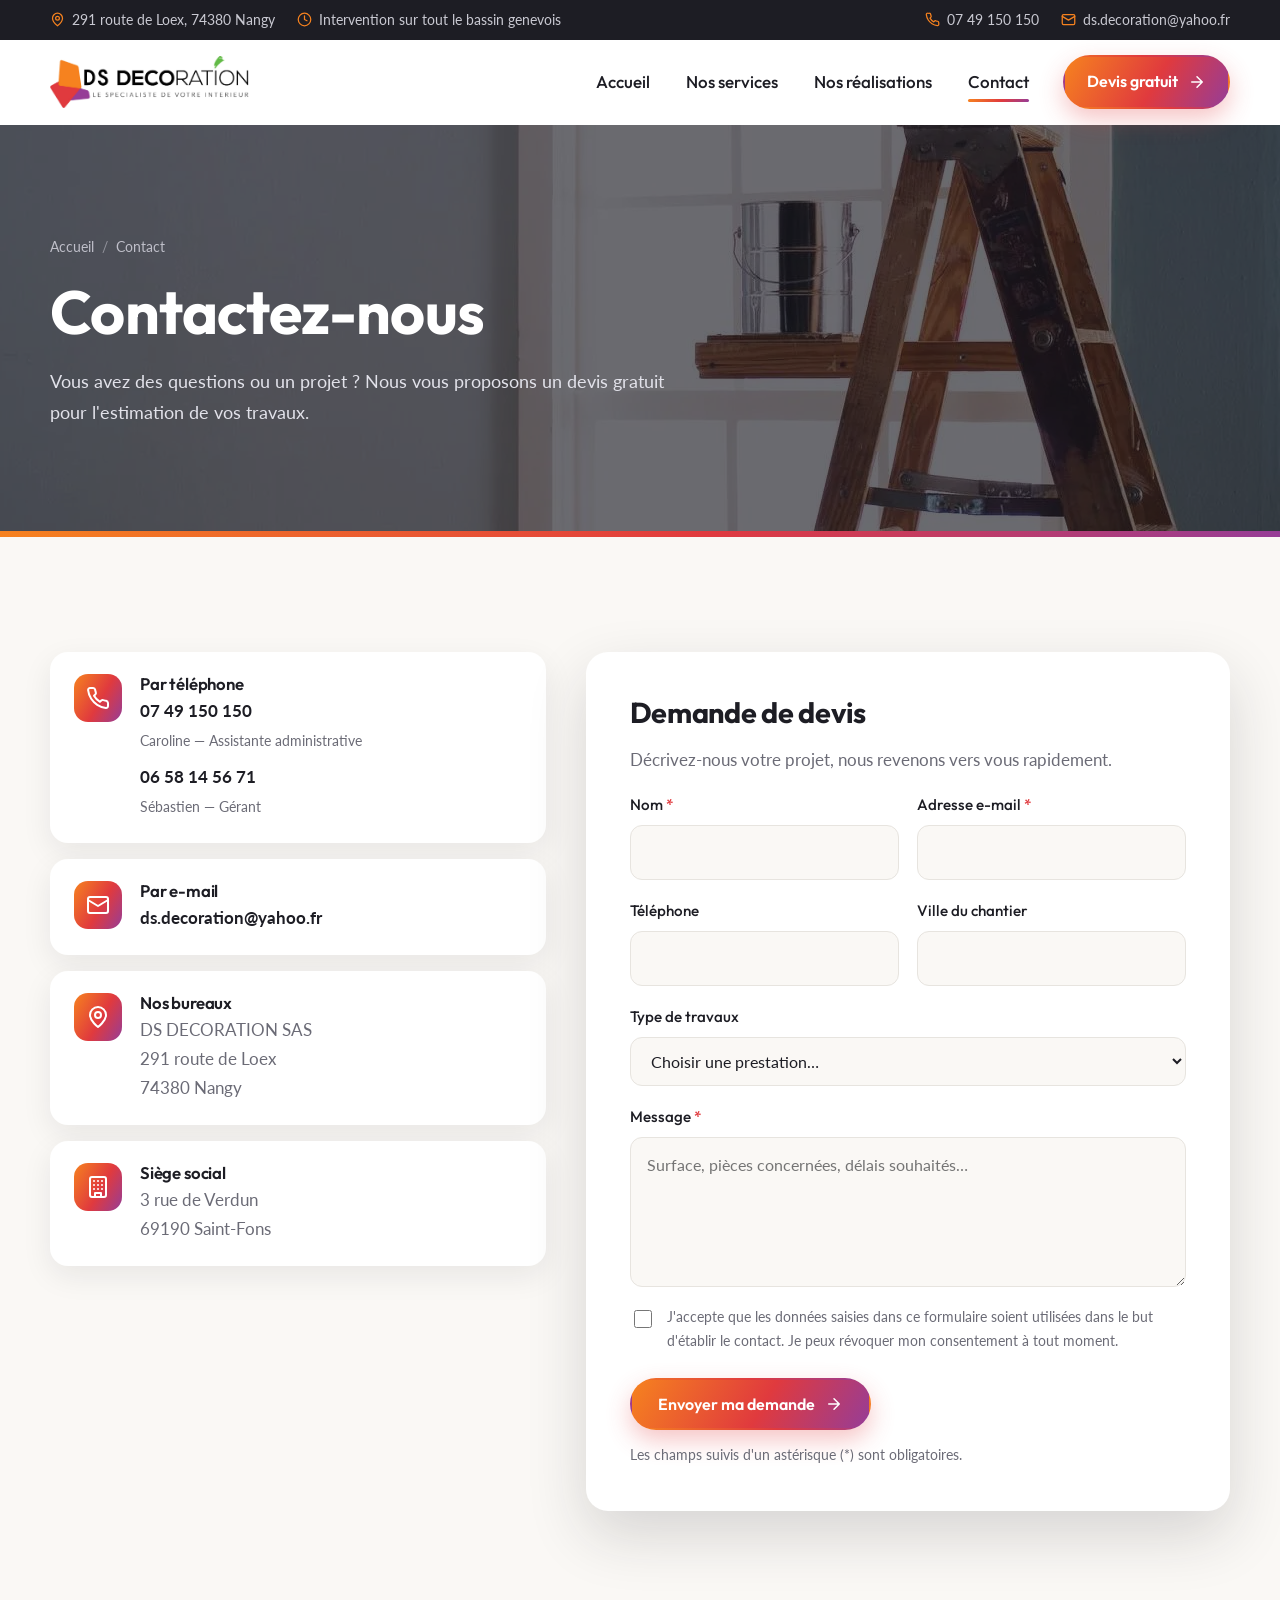
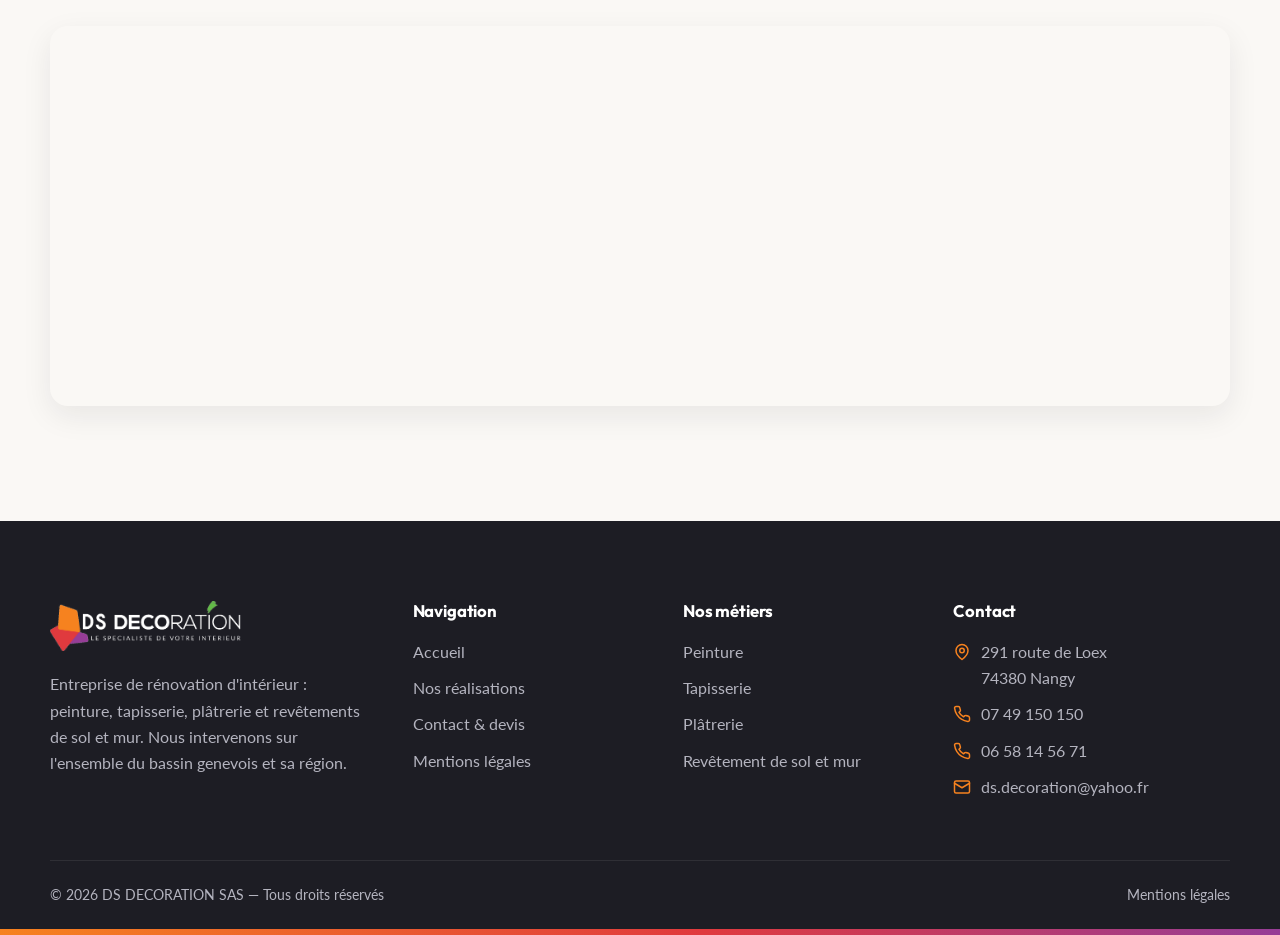
==== contact/index.html @ cfab2d7b "Refonte du site DS DECORATION Site statique (HTML/CSS/JS) reconstruit à partir du contenu, du logo e" ====
<!DOCTYPE html>
<html lang="fr">
<head>
  <meta charset="utf-8">
  <meta name="viewport" content="width=device-width, initial-scale=1">
  <title>Contact & devis gratuit — DS DECORATION | Nangy (74)</title>
  <meta name="description" content="Contactez DS DECORATION SAS, 291 route de Loex à Nangy (74380). Tél. 07 49 150 150. Devis gratuit pour vos travaux de peinture, tapisserie, plâtrerie et revêtements.">
  <link rel="canonical" href="https://www.dsdecoration.com/contact/">
  <meta name="theme-color" content="#1d1d24">
  <meta property="og:type" content="website">
  <meta property="og:locale" content="fr_FR">
  <meta property="og:site_name" content="DS DECORATION">
  <meta property="og:title" content="Contact & devis gratuit — DS DECORATION | Nangy (74)">
  <meta property="og:description" content="Contactez DS DECORATION SAS, 291 route de Loex à Nangy (74380). Tél. 07 49 150 150. Devis gratuit pour vos travaux de peinture, tapisserie, plâtrerie et revêtements.">
  <meta property="og:url" content="https://www.dsdecoration.com/contact/">
  <meta property="og:image" content="https://www.dsdecoration.com/assets/img/hero-renovation.jpg">
  <link rel="icon" type="image/png" href="../favicon.png">
  <link rel="apple-touch-icon" href="../assets/img/apple-touch-icon.png">
  <link rel="preconnect" href="https://fonts.googleapis.com">
  <link rel="preconnect" href="https://fonts.gstatic.com" crossorigin>
  <link rel="stylesheet" href="https://fonts.googleapis.com/css2?family=Lato:wght@400;700&family=Outfit:wght@500;600;700&display=swap">
  <link rel="stylesheet" href="../assets/css/style.css">
  <script type="application/ld+json">
  {
    "@context": "https://schema.org",
    "@type": "HousePainter",
    "name": "DS DECORATION SAS",
    "slogan": "Le spécialiste de votre intérieur",
    "url": "https://www.dsdecoration.com/",
    "logo": "https://www.dsdecoration.com/assets/img/logo.png",
    "image": "https://www.dsdecoration.com/assets/img/hero-renovation.jpg",
    "telephone": "+33749150150",
    "email": "ds.decoration@yahoo.fr",
    "address": {
      "@type": "PostalAddress",
      "streetAddress": "291 route de Loex",
      "postalCode": "74380",
      "addressLocality": "Nangy",
      "addressCountry": "FR"
    },
    "areaServed": ["Bassin genevois", "Haute-Savoie", "Genève"],
    "founder": "Sébastien De Ana"
  }
  </script>
</head>
<body>
  <a class="skip-link" href="#contenu">Aller au contenu</a>

  <div class="topbar">
    <div class="container">
      <div class="topbar__items">
        <span class="topbar__hide-md"><svg viewBox="0 0 24 24" fill="none" stroke="currentColor" stroke-width="2" stroke-linecap="round" stroke-linejoin="round" aria-hidden="true"><path d="M20 10c0 6-8 12-8 12s-8-6-8-12a8 8 0 0 1 16 0z"/><circle cx="12" cy="10" r="3"/></svg> 291 route de Loex, 74380 Nangy</span>
        <span><svg viewBox="0 0 24 24" fill="none" stroke="currentColor" stroke-width="2" stroke-linecap="round" stroke-linejoin="round" aria-hidden="true"><circle cx="12" cy="12" r="10"/><path d="M12 6v6l4 2"/></svg> Intervention sur tout le bassin genevois</span>
      </div>
      <div class="topbar__items">
        <a href="tel:+33749150150"><svg viewBox="0 0 24 24" fill="none" stroke="currentColor" stroke-width="2" stroke-linecap="round" stroke-linejoin="round" aria-hidden="true"><path d="M22 16.9v3a2 2 0 0 1-2.2 2 19.8 19.8 0 0 1-8.6-3.1 19.5 19.5 0 0 1-6-6A19.8 19.8 0 0 1 2.1 4.2 2 2 0 0 1 4.1 2h3a2 2 0 0 1 2 1.7c.1.9.4 1.8.7 2.7a2 2 0 0 1-.5 2.1L8 9.8a16 16 0 0 0 6 6l1.3-1.3a2 2 0 0 1 2.1-.4c.9.3 1.8.6 2.7.7a2 2 0 0 1 1.7 2z"/></svg> 07 49 150 150</a>
        <a href="mailto:ds.decoration@yahoo.fr" class="topbar__hide-md"><svg viewBox="0 0 24 24" fill="none" stroke="currentColor" stroke-width="2" stroke-linecap="round" stroke-linejoin="round" aria-hidden="true"><rect x="2" y="4" width="20" height="16" rx="2"/><path d="m22 7-10 6L2 7"/></svg> ds.decoration@yahoo.fr</a>
      </div>
    </div>
  </div>

  <header class="header">
    <div class="container">
      <a class="header__logo" href="../" aria-label="DS DECORATION — accueil">
        <img src="../assets/img/logo.png" alt="DS DECORATION — Le spécialiste de votre intérieur" width="927" height="243">
      </a>
      <button class="nav-toggle" aria-label="Ouvrir le menu" aria-expanded="false" aria-controls="menu"><span></span></button>
      <nav class="nav" id="menu" aria-label="Navigation principale">
        <ul class="nav__list">
          <li><a href="../">Accueil</a></li>
          <li><a href="../#services">Nos services</a></li>
          <li><a href="../nos-realisations/">Nos réalisations</a></li>
          <li><a href="../contact/" aria-current="page">Contact</a></li>
        </ul>
        <a class="btn btn--primary" href="../contact/#devis">Devis gratuit <svg viewBox="0 0 24 24" fill="none" stroke="currentColor" stroke-width="2" stroke-linecap="round" stroke-linejoin="round" aria-hidden="true"><path d="M5 12h14M12 5l7 7-7 7"/></svg></a>
      </nav>
    </div>
  </header>

  <main id="contenu">
    <section class="page-hero">
      <div class="page-hero__bg"><img src="../assets/img/atelier-echelle.webp" alt=""></div>
      <div class="container">
        <ol class="breadcrumb"><li><a href="../">Accueil</a></li><li>Contact</li></ol>
        <h1>Contactez-nous</h1>
        <p class="lead">Vous avez des questions ou un projet ? Nous vous proposons un devis gratuit pour l'estimation de vos travaux.</p>
      </div>
    </section>

    <section class="section section--paper" id="devis">
      <div class="container contact">
        <div class="contact-cards">
          <div class="contact-card reveal">
            <svg viewBox="0 0 24 24" fill="none" stroke="currentColor" stroke-width="2" stroke-linecap="round" stroke-linejoin="round" aria-hidden="true"><path d="M22 16.9v3a2 2 0 0 1-2.2 2 19.8 19.8 0 0 1-8.6-3.1 19.5 19.5 0 0 1-6-6A19.8 19.8 0 0 1 2.1 4.2 2 2 0 0 1 4.1 2h3a2 2 0 0 1 2 1.7c.1.9.4 1.8.7 2.7a2 2 0 0 1-.5 2.1L8 9.8a16 16 0 0 0 6 6l1.3-1.3a2 2 0 0 1 2.1-.4c.9.3 1.8.6 2.7.7a2 2 0 0 1 1.7 2z"/></svg>
            <div>
              <h3>Par téléphone</h3>
              <p><a href="tel:+33749150150">07 49 150 150</a><br><small>Caroline — Assistante administrative</small></p>
              <p style="margin-top:8px"><a href="tel:+33658145671">06 58 14 56 71</a><br><small>Sébastien — Gérant</small></p>
            </div>
          </div>
          <div class="contact-card reveal" data-delay="1">
            <svg viewBox="0 0 24 24" fill="none" stroke="currentColor" stroke-width="2" stroke-linecap="round" stroke-linejoin="round" aria-hidden="true"><rect x="2" y="4" width="20" height="16" rx="2"/><path d="m22 7-10 6L2 7"/></svg>
            <div>
              <h3>Par e-mail</h3>
              <p><a href="mailto:ds.decoration@yahoo.fr">ds.decoration@yahoo.fr</a></p>
            </div>
          </div>
          <div class="contact-card reveal" data-delay="2">
            <svg viewBox="0 0 24 24" fill="none" stroke="currentColor" stroke-width="2" stroke-linecap="round" stroke-linejoin="round" aria-hidden="true"><path d="M20 10c0 6-8 12-8 12s-8-6-8-12a8 8 0 0 1 16 0z"/><circle cx="12" cy="10" r="3"/></svg>
            <div>
              <h3>Nos bureaux</h3>
              <p>DS DECORATION SAS<br>291 route de Loex<br>74380 Nangy</p>
            </div>
          </div>
          <div class="contact-card reveal" data-delay="3">
            <svg viewBox="0 0 24 24" fill="none" stroke="currentColor" stroke-width="2" stroke-linecap="round" stroke-linejoin="round" aria-hidden="true"><rect x="4" y="2" width="16" height="20" rx="2"/><path d="M9 22v-4h6v4M8 6h.01M16 6h.01M12 6h.01M12 10h.01M12 14h.01M16 10h.01M16 14h.01M8 10h.01M8 14h.01"/></svg>
            <div>
              <h3>Siège social</h3>
              <p>3 rue de Verdun<br>69190 Saint-Fons</p>
            </div>
          </div>
        </div>

        <form class="form reveal" id="contact-form" data-to="ds.decoration@yahoo.fr" novalidate>
          <h2 style="font-size:1.8rem">Demande de devis</h2>
          <p style="color:var(--muted)">Décrivez-nous votre projet, nous revenons vers vous rapidement.</p>
          <div class="form__grid">
            <div class="field">
              <label for="nom">Nom <abbr title="obligatoire">*</abbr></label>
              <input id="nom" name="nom" type="text" autocomplete="name" required>
            </div>
            <div class="field">
              <label for="email">Adresse e-mail <abbr title="obligatoire">*</abbr></label>
              <input id="email" name="email" type="email" autocomplete="email" required>
            </div>
            <div class="field">
              <label for="telephone">Téléphone</label>
              <input id="telephone" name="telephone" type="tel" autocomplete="tel">
            </div>
            <div class="field">
              <label for="ville">Ville du chantier</label>
              <input id="ville" name="ville" type="text" autocomplete="address-level2">
            </div>
            <div class="field field--full">
              <label for="prestation">Type de travaux</label>
              <select id="prestation" name="prestation">
                <option value="">Choisir une prestation…</option>
                <option>Peinture</option>
                <option>Tapisserie / papier peint</option>
                <option>Plâtrerie / cloisons / combles</option>
                <option>Revêtement de sol et mur</option>
                <option>Rénovation complète</option>
                <option>Rénovation après sinistre</option>
                <option>Autre</option>
              </select>
            </div>
            <div class="field field--full">
              <label for="message">Message <abbr title="obligatoire">*</abbr></label>
              <textarea id="message" name="message" required placeholder="Surface, pièces concernées, délais souhaités…"></textarea>
            </div>
            <input class="hp" type="text" name="website" tabindex="-1" autocomplete="off" aria-hidden="true">
            <label class="consent field--full">
              <input type="checkbox" name="consentement" required>
              <span>J'accepte que les données saisies dans ce formulaire soient utilisées dans le but d'établir le contact. Je peux révoquer mon consentement à tout moment.</span>
            </label>
          </div>
          <div style="margin-top:24px">
            <button class="btn btn--primary" type="submit">Envoyer ma demande <svg viewBox="0 0 24 24" fill="none" stroke="currentColor" stroke-width="2" stroke-linecap="round" stroke-linejoin="round" aria-hidden="true"><path d="M5 12h14M12 5l7 7-7 7"/></svg></button>
          </div>
          <p class="form__note">Les champs suivis d'un astérisque (*) sont obligatoires.</p>
          <p class="form__status" role="status">Votre messagerie s'ouvre avec votre demande pré-remplie : il ne reste plus qu'à cliquer sur « Envoyer ». Vous pouvez aussi nous écrire directement à ds.decoration@yahoo.fr.</p>
        </form>
      </div>
    </section>

    <section class="section" style="padding-top:0;background:var(--paper)">
      <div class="container">
        <div class="map reveal">
          <iframe title="Plan d'accès — DS DECORATION, Nangy" loading="lazy" referrerpolicy="no-referrer-when-downgrade"
            src="https://www.google.com/maps?q=291+route+de+Loex,+74380+Nangy,+France&amp;output=embed"></iframe>
        </div>
      </div>
    </section>
  </main>

  <footer class="footer">
    <div class="container">
      <div class="footer__grid">
        <div>
          <a class="footer__logo" href="../"><img src="../assets/img/logo-white.png" alt="DS DECORATION"  width="927" height="243"></a>
          <p>Entreprise de rénovation d'intérieur : peinture, tapisserie, plâtrerie et revêtements de sol et mur. Nous intervenons sur l'ensemble du bassin genevois et sa région.</p>
        </div>
        <div>
          <h4>Navigation</h4>
          <ul>
            <li><a href="../">Accueil</a></li>
            <li><a href="../nos-realisations/">Nos réalisations</a></li>
            <li><a href="../contact/">Contact &amp; devis</a></li>
            <li><a href="../mentions-legales/">Mentions légales</a></li>
          </ul>
        </div>
        <div>
          <h4>Nos métiers</h4>
          <ul>
            <li><a href="../#services">Peinture</a></li>
            <li><a href="../#services">Tapisserie</a></li>
            <li><a href="../#services">Plâtrerie</a></li>
            <li><a href="../#services">Revêtement de sol et mur</a></li>
          </ul>
        </div>
        <div>
          <h4>Contact</h4>
          <ul class="footer__contact">
            <li><svg viewBox="0 0 24 24" fill="none" stroke="currentColor" stroke-width="2" stroke-linecap="round" stroke-linejoin="round" aria-hidden="true"><path d="M20 10c0 6-8 12-8 12s-8-6-8-12a8 8 0 0 1 16 0z"/><circle cx="12" cy="10" r="3"/></svg> <span>291 route de Loex<br>74380 Nangy</span></li>
            <li><svg viewBox="0 0 24 24" fill="none" stroke="currentColor" stroke-width="2" stroke-linecap="round" stroke-linejoin="round" aria-hidden="true"><path d="M22 16.9v3a2 2 0 0 1-2.2 2 19.8 19.8 0 0 1-8.6-3.1 19.5 19.5 0 0 1-6-6A19.8 19.8 0 0 1 2.1 4.2 2 2 0 0 1 4.1 2h3a2 2 0 0 1 2 1.7c.1.9.4 1.8.7 2.7a2 2 0 0 1-.5 2.1L8 9.8a16 16 0 0 0 6 6l1.3-1.3a2 2 0 0 1 2.1-.4c.9.3 1.8.6 2.7.7a2 2 0 0 1 1.7 2z"/></svg> <a href="tel:+33749150150">07 49 150 150</a></li>
            <li><svg viewBox="0 0 24 24" fill="none" stroke="currentColor" stroke-width="2" stroke-linecap="round" stroke-linejoin="round" aria-hidden="true"><path d="M22 16.9v3a2 2 0 0 1-2.2 2 19.8 19.8 0 0 1-8.6-3.1 19.5 19.5 0 0 1-6-6A19.8 19.8 0 0 1 2.1 4.2 2 2 0 0 1 4.1 2h3a2 2 0 0 1 2 1.7c.1.9.4 1.8.7 2.7a2 2 0 0 1-.5 2.1L8 9.8a16 16 0 0 0 6 6l1.3-1.3a2 2 0 0 1 2.1-.4c.9.3 1.8.6 2.7.7a2 2 0 0 1 1.7 2z"/></svg> <a href="tel:+33658145671">06 58 14 56 71</a></li>
            <li><svg viewBox="0 0 24 24" fill="none" stroke="currentColor" stroke-width="2" stroke-linecap="round" stroke-linejoin="round" aria-hidden="true"><rect x="2" y="4" width="20" height="16" rx="2"/><path d="m22 7-10 6L2 7"/></svg> <a href="mailto:ds.decoration@yahoo.fr">ds.decoration@yahoo.fr</a></li>
          </ul>
        </div>
      </div>
      <div class="footer__bottom">
        <span>© <span data-year>2026</span> DS DECORATION SAS — Tous droits réservés</span>
        <a href="../mentions-legales/">Mentions légales</a>
      </div>
    </div>
    <div class="footer__stripe"></div>
  </footer>

  <a class="call-fab" href="tel:+33749150150" aria-label="Appeler DS DECORATION"><svg viewBox="0 0 24 24" fill="none" stroke="currentColor" stroke-width="2" stroke-linecap="round" stroke-linejoin="round" aria-hidden="true"><path d="M22 16.9v3a2 2 0 0 1-2.2 2 19.8 19.8 0 0 1-8.6-3.1 19.5 19.5 0 0 1-6-6A19.8 19.8 0 0 1 2.1 4.2 2 2 0 0 1 4.1 2h3a2 2 0 0 1 2 1.7c.1.9.4 1.8.7 2.7a2 2 0 0 1-.5 2.1L8 9.8a16 16 0 0 0 6 6l1.3-1.3a2 2 0 0 1 2.1-.4c.9.3 1.8.6 2.7.7a2 2 0 0 1 1.7 2z"/></svg></a>

  <script src="../assets/js/main.js" defer></script>
</body>
</html>
---- assets/css/style.css ----
/* DS DECORATION — feuille de style principale
   Palette reprise du logo : orange, rouge, violet, vert. */

:root {
  --orange: #f6821f;
  --red: #e03a3e;
  --purple: #963d97;
  --green: #62bb47;
  --ink: #1d1d24;
  --ink-2: #3c3c46;
  --muted: #6b6b76;
  --line: #e7e4df;
  --paper: #faf8f5;
  --white: #fff;
  --grad: linear-gradient(120deg, var(--orange) 0%, var(--red) 55%, var(--purple) 100%);
  --radius: 18px;
  --shadow: 0 10px 30px rgba(29, 29, 36, .08);
  --shadow-lg: 0 24px 60px rgba(29, 29, 36, .16);
  --container: 1180px;
  --font-title: "Outfit", system-ui, sans-serif;
  --font-body: "Lato", system-ui, sans-serif;
}

*, *::before, *::after { box-sizing: border-box; }
html { scroll-behavior: smooth; }
body {
  margin: 0;
  font-family: var(--font-body);
  font-size: 17px;
  line-height: 1.7;
  color: var(--ink-2);
  background: var(--white);
  -webkit-font-smoothing: antialiased;
}
img { max-width: 100%; display: block; }
a { color: inherit; }
h1, h2, h3, h4 {
  font-family: var(--font-title);
  color: var(--ink);
  line-height: 1.15;
  margin: 0 0 .6em;
  letter-spacing: -.01em;
}
h1 { font-size: clamp(2.2rem, 5vw, 3.8rem); font-weight: 700; }
h2 { font-size: clamp(1.8rem, 3.4vw, 2.6rem); font-weight: 700; }
h3 { font-size: 1.3rem; font-weight: 600; }
p { margin: 0 0 1em; }

.container { width: min(100% - 40px, var(--container)); margin-inline: auto; }
.section { padding: clamp(64px, 9vw, 120px) 0; }
.section--paper { background: var(--paper); }
.section--dark { background: var(--ink); color: #d7d7de; }
.section--dark h2, .section--dark h3 { color: var(--white); }

.skip-link {
  position: absolute; left: -999px; top: 10px; z-index: 100;
  background: var(--ink); color: var(--white); padding: 10px 16px; border-radius: 8px;
}
.skip-link:focus { left: 10px; }

.eyebrow {
  display: inline-flex; align-items: center; gap: 10px;
  font-family: var(--font-title); font-weight: 600; font-size: .85rem;
  text-transform: uppercase; letter-spacing: .14em; color: var(--red);
  margin-bottom: 14px;
}
.eyebrow::before { content: ""; width: 28px; height: 3px; border-radius: 3px; background: var(--grad); }
.text-grad { background: var(--grad); -webkit-background-clip: text; background-clip: text; color: transparent; }
.lead { font-size: 1.15rem; color: var(--muted); max-width: 640px; }
.center { text-align: center; }
.center .lead { margin-inline: auto; }

/* Boutons */
.btn {
  display: inline-flex; align-items: center; gap: 10px;
  padding: 14px 26px; border-radius: 999px; border: 2px solid transparent;
  font-family: var(--font-title); font-weight: 600; font-size: 1rem;
  text-decoration: none; cursor: pointer; transition: transform .2s, box-shadow .2s, background .2s, color .2s;
}
.btn svg { width: 18px; height: 18px; }
.btn--primary { background: var(--grad); color: var(--white); box-shadow: 0 10px 24px rgba(224, 58, 62, .3); }
.btn--primary:hover { transform: translateY(-2px); box-shadow: 0 14px 30px rgba(224, 58, 62, .38); }
.btn--ghost { border-color: rgba(255, 255, 255, .6); color: var(--white); }
.btn--ghost:hover { background: var(--white); color: var(--ink); }
.btn--outline { border-color: var(--ink); color: var(--ink); }
.btn--outline:hover { background: var(--ink); color: var(--white); }

/* En-tête */
.topbar { background: var(--ink); color: #c9c9d2; font-size: .9rem; }
.topbar .container { display: flex; justify-content: space-between; align-items: center; gap: 16px; min-height: 40px; }
.topbar a { text-decoration: none; }
.topbar a:hover { color: var(--white); }
.topbar__items { display: flex; gap: 22px; flex-wrap: wrap; }
.topbar__items span, .topbar__items a { display: inline-flex; align-items: center; gap: 7px; }
.topbar svg { width: 15px; height: 15px; color: var(--orange); }

.header {
  position: sticky; top: 0; z-index: 50;
  background: rgba(255, 255, 255, .92); backdrop-filter: blur(12px);
  border-bottom: 1px solid transparent; transition: border-color .3s, box-shadow .3s;
}
.header.is-scrolled { border-color: var(--line); box-shadow: 0 6px 24px rgba(29, 29, 36, .06); }
.header .container { display: flex; align-items: center; justify-content: space-between; gap: 24px; min-height: 84px; }
.header__logo img { height: 52px; width: auto; }
.nav { display: flex; align-items: center; gap: 6px; }
.nav__list { display: flex; gap: 4px; list-style: none; margin: 0; padding: 0; }
.nav__list a {
  position: relative; display: block; padding: 10px 16px;
  font-family: var(--font-title); font-weight: 500; text-decoration: none; color: var(--ink);
}
.nav__list a::after {
  content: ""; position: absolute; left: 16px; right: 16px; bottom: 4px; height: 3px; border-radius: 3px;
  background: var(--grad); transform: scaleX(0); transform-origin: left; transition: transform .25s;
}
.nav__list a:hover::after, .nav__list a[aria-current="page"]::after { transform: scaleX(1); }
.nav .btn { margin-left: 12px; padding: 11px 22px; }
.nav-toggle {
  display: none; width: 46px; height: 46px; border: 0; border-radius: 12px;
  background: var(--paper); cursor: pointer; position: relative;
}
.nav-toggle span, .nav-toggle span::before, .nav-toggle span::after {
  position: absolute; left: 12px; width: 22px; height: 2px; border-radius: 2px; background: var(--ink);
  transition: transform .25s, opacity .25s; content: "";
}
.nav-toggle span { top: 22px; }
.nav-toggle span::before { left: 0; top: -7px; }
.nav-toggle span::after { left: 0; top: 7px; }
.nav-open .nav-toggle span { background: transparent; }
.nav-open .nav-toggle span::before { transform: translateY(7px) rotate(45deg); }
.nav-open .nav-toggle span::after { transform: translateY(-7px) rotate(-45deg); }

/* Hero */
.hero { position: relative; min-height: min(88vh, 760px); display: grid; align-items: center; color: var(--white); overflow: hidden; }
.hero__bg { position: absolute; inset: 0; }
.hero__bg img { width: 100%; height: 100%; object-fit: cover; }
.hero::before {
  content: ""; position: absolute; inset: 0; z-index: 1;
  background: linear-gradient(100deg, rgba(20, 20, 26, .88) 0%, rgba(20, 20, 26, .65) 45%, rgba(20, 20, 26, .15) 100%);
}
.hero .container { position: relative; z-index: 2; padding: 90px 0; }
.hero h1 { color: var(--white); max-width: 760px; }
.hero .lead { color: #e2e2ea; font-size: 1.25rem; }
.hero .eyebrow { color: var(--orange); }
.hero__actions { display: flex; flex-wrap: wrap; gap: 14px; margin-top: 30px; }
.hero__badges { display: flex; flex-wrap: wrap; gap: 26px; margin-top: 48px; }
.hero__badge { display: flex; align-items: center; gap: 12px; font-weight: 700; }
.hero__badge svg { width: 38px; height: 38px; padding: 8px; border-radius: 12px; background: rgba(255, 255, 255, .12); color: var(--orange); }
.hero__badge small { display: block; font-weight: 400; color: #bfbfc9; }

.page-hero { position: relative; padding: 110px 0 90px; color: var(--white); overflow: hidden; background: var(--ink); }
.page-hero__bg { position: absolute; inset: 0; opacity: .35; }
.page-hero__bg img { width: 100%; height: 100%; object-fit: cover; }
.page-hero::after { content: ""; position: absolute; left: 0; right: 0; bottom: 0; height: 6px; background: var(--grad); }
.page-hero .container { position: relative; }
.page-hero h1 { color: var(--white); margin-bottom: .3em; }
.page-hero .lead { color: #e2e2ea; }
.breadcrumb { display: flex; gap: 8px; list-style: none; padding: 0; margin: 0 0 18px; font-size: .9rem; color: #bfbfc9; }
.breadcrumb a { text-decoration: none; }
.breadcrumb a:hover { color: var(--white); }
.breadcrumb li + li::before { content: "/"; margin-right: 8px; opacity: .6; }

/* Services */
.section-head { display: flex; justify-content: space-between; align-items: end; gap: 30px; margin-bottom: 50px; flex-wrap: wrap; }
.section-head .lead { margin: 0; }
.services { display: grid; grid-template-columns: repeat(4, 1fr); gap: 24px; }
.service {
  display: flex; flex-direction: column; background: var(--white); border-radius: var(--radius);
  overflow: hidden; box-shadow: var(--shadow); transition: transform .3s, box-shadow .3s;
}
.service:hover { transform: translateY(-6px); box-shadow: var(--shadow-lg); }
.service__img { aspect-ratio: 4 / 3; overflow: hidden; position: relative; }
.service__img img { width: 100%; height: 100%; object-fit: cover; transition: transform .6s; }
.service:hover .service__img img { transform: scale(1.07); }
.service__num {
  position: absolute; top: 14px; left: 14px; width: 42px; height: 42px; border-radius: 12px;
  display: grid; place-items: center; font-family: var(--font-title); font-weight: 700; color: var(--white);
}
.service:nth-child(1) .service__num { background: var(--orange); }
.service:nth-child(2) .service__num { background: var(--red); }
.service:nth-child(3) .service__num { background: var(--purple); }
.service:nth-child(4) .service__num { background: var(--green); }
.service__body { padding: 24px 24px 28px; }
.service__body p { color: var(--muted); font-size: .98rem; margin: 0; }
.service__body ul { margin: 0; padding: 0; list-style: none; color: var(--muted); font-size: .98rem; }
.service__body li { position: relative; padding-left: 20px; margin-bottom: 4px; }
.service__body li::before { content: ""; position: absolute; left: 0; top: .68em; width: 8px; height: 8px; border-radius: 50%; background: var(--orange); }

/* À propos */
.about { display: grid; grid-template-columns: 1fr 1.1fr; gap: clamp(40px, 6vw, 90px); align-items: center; }
.about__media { position: relative; }
.about__media img { border-radius: var(--radius); box-shadow: var(--shadow-lg); width: 100%; aspect-ratio: 4 / 5; object-fit: cover; }
.about__media::before {
  content: ""; position: absolute; inset: 30px -24px -24px 30px; z-index: -1; border-radius: var(--radius); background: var(--grad);
}
.about__card {
  position: absolute; right: -20px; bottom: 40px; background: var(--white); padding: 18px 22px; border-radius: 14px;
  box-shadow: var(--shadow-lg); display: flex; gap: 14px; align-items: center; max-width: 270px;
}
.about__card svg { flex: none; width: 44px; height: 44px; padding: 10px; border-radius: 12px; background: #eef8ea; color: var(--green); }
.about__card strong { display: block; font-family: var(--font-title); color: var(--ink); }
.about__card span { font-size: .9rem; color: var(--muted); }
.checks { list-style: none; padding: 0; margin: 26px 0 32px; display: grid; gap: 14px; }
.checks li { display: flex; gap: 14px; align-items: flex-start; }
.checks svg { flex: none; width: 26px; height: 26px; padding: 5px; border-radius: 50%; background: var(--grad); color: var(--white); margin-top: 2px; }

/* Engagements */
.values { display: grid; grid-template-columns: repeat(4, 1fr); gap: 24px; }
.value { padding: 32px 28px; border-radius: var(--radius); background: rgba(255, 255, 255, .05); border: 1px solid rgba(255, 255, 255, .08); transition: background .3s, transform .3s; }
.value:hover { background: rgba(255, 255, 255, .09); transform: translateY(-4px); }
.value svg { width: 50px; height: 50px; padding: 12px; border-radius: 14px; margin-bottom: 20px; color: var(--white); }
.value:nth-child(1) svg { background: var(--orange); }
.value:nth-child(2) svg { background: var(--red); }
.value:nth-child(3) svg { background: var(--purple); }
.value:nth-child(4) svg { background: var(--green); }
.value p { margin: 0; font-size: .97rem; }

/* Galerie */
.gallery { columns: 3 300px; column-gap: 20px; }
.gallery__item {
  position: relative; display: block; margin: 0 0 20px; break-inside: avoid; border-radius: 14px; overflow: hidden;
  cursor: zoom-in; border: 0; padding: 0; width: 100%; background: var(--paper);
}
.gallery__item img { width: 100%; height: auto; transition: transform .6s; }
.gallery__item::after {
  content: ""; position: absolute; inset: 0; background: linear-gradient(to top, rgba(20, 20, 26, .75), transparent 55%);
  opacity: 0; transition: opacity .3s;
}
.gallery__item figcaption {
  position: absolute; left: 18px; right: 18px; bottom: 16px; z-index: 1; color: var(--white); text-align: left;
  font-family: var(--font-title); font-weight: 600; transform: translateY(10px); opacity: 0; transition: .3s;
}
.gallery__item:hover img { transform: scale(1.05); }
.gallery__item:hover::after, .gallery__item:focus-visible::after { opacity: 1; }
.gallery__item:hover figcaption, .gallery__item:focus-visible figcaption { opacity: 1; transform: none; }
.gallery--preview { columns: unset; display: grid; grid-template-columns: repeat(4, 1fr); gap: 16px; }
.gallery--preview .gallery__item { margin: 0; aspect-ratio: 1; }
.gallery--preview .gallery__item img { height: 100%; object-fit: cover; }

.lightbox {
  position: fixed; inset: 0; z-index: 200; display: none; place-items: center;
  background: rgba(14, 14, 18, .94); padding: 60px 70px;
}
.lightbox.is-open { display: grid; }
.lightbox img { max-height: 82vh; max-width: 100%; border-radius: 10px; box-shadow: 0 30px 80px rgba(0, 0, 0, .5); }
.lightbox__caption { color: #e2e2ea; text-align: center; margin-top: 14px; font-family: var(--font-title); }
.lightbox button {
  position: absolute; width: 50px; height: 50px; border-radius: 50%; border: 0; cursor: pointer;
  background: rgba(255, 255, 255, .12); color: var(--white); font-size: 26px; line-height: 1; transition: background .2s;
}
.lightbox button:hover { background: var(--red); }
.lightbox__close { top: 20px; right: 20px; }
.lightbox__prev { left: 14px; top: 50%; transform: translateY(-50%); }
.lightbox__next { right: 14px; top: 50%; transform: translateY(-50%); }

/* Témoignages */
.testimonials { display: grid; grid-template-columns: repeat(2, 1fr); gap: 24px; }
.testimonial {
  position: relative; margin: 0; padding: 34px 34px 30px; background: var(--white); border-radius: var(--radius); box-shadow: var(--shadow);
}
.testimonial::before {
  content: "\201C"; position: absolute; top: 4px; right: 26px; font-family: Georgia, serif; font-size: 6rem; line-height: 1;
  background: var(--grad); -webkit-background-clip: text; background-clip: text; color: transparent; opacity: .35;
}
.testimonial blockquote { margin: 0 0 20px; font-size: 1.05rem; color: var(--ink-2); }
.testimonial figcaption { display: flex; align-items: center; gap: 14px; }
.testimonial__avatar {
  width: 46px; height: 46px; border-radius: 50%; display: grid; place-items: center;
  font-family: var(--font-title); font-weight: 700; color: var(--white); background: var(--grad);
}
.testimonial figcaption strong { display: block; color: var(--ink); font-family: var(--font-title); }
.testimonial figcaption span { font-size: .9rem; color: var(--muted); }
.stars { color: var(--orange); letter-spacing: 2px; font-size: .95rem; }

/* Bandeau CTA */
.cta { position: relative; overflow: hidden; border-radius: 26px; padding: clamp(40px, 6vw, 70px); background: var(--grad); color: var(--white); }
.cta::after {
  content: ""; position: absolute; width: 380px; height: 380px; right: -100px; top: -140px; border-radius: 50%;
  background: rgba(255, 255, 255, .12);
}
.cta .container, .cta > div { position: relative; z-index: 1; }
.cta h2 { color: var(--white); margin-bottom: .3em; }
.cta p { color: rgba(255, 255, 255, .9); font-size: 1.1rem; margin: 0; }
.cta__inner { display: flex; justify-content: space-between; align-items: center; gap: 30px; flex-wrap: wrap; }
.cta__actions { display: flex; gap: 14px; flex-wrap: wrap; }
.cta .btn--white { background: var(--white); color: var(--ink); }
.cta .btn--white:hover { transform: translateY(-2px); }

/* Contact */
.contact { display: grid; grid-template-columns: 1fr 1.3fr; gap: 40px; align-items: start; }
.contact-cards { display: grid; gap: 16px; }
.contact-card { display: flex; gap: 18px; padding: 22px 24px; border-radius: var(--radius); background: var(--white); box-shadow: var(--shadow); }
.contact-card svg { flex: none; width: 48px; height: 48px; padding: 12px; border-radius: 14px; color: var(--white); background: var(--grad); }
.contact-card h3 { font-size: 1.05rem; margin-bottom: 4px; }
.contact-card p { margin: 0; color: var(--muted); }
.contact-card a { text-decoration: none; color: var(--ink); font-weight: 700; }
.contact-card a:hover { color: var(--red); }
.contact-card small { color: var(--muted); font-weight: 400; }

.form { background: var(--white); border-radius: 22px; padding: clamp(28px, 4vw, 44px); box-shadow: var(--shadow-lg); }
.form__grid { display: grid; grid-template-columns: 1fr 1fr; gap: 18px; }
.field { display: flex; flex-direction: column; gap: 7px; }
.field--full { grid-column: 1 / -1; }
.field label { font-family: var(--font-title); font-weight: 500; color: var(--ink); font-size: .95rem; }
.field label abbr { color: var(--red); text-decoration: none; }
.field input, .field select, .field textarea {
  font: inherit; font-size: 1rem; color: var(--ink); padding: 13px 16px; border-radius: 12px;
  border: 1.5px solid var(--line); background: var(--paper); transition: border-color .2s, background .2s, box-shadow .2s;
}
.field textarea { min-height: 150px; resize: vertical; }
.field input:focus, .field select:focus, .field textarea:focus {
  outline: none; border-color: var(--orange); background: var(--white); box-shadow: 0 0 0 4px rgba(246, 130, 31, .15);
}
.consent { display: flex; gap: 12px; align-items: flex-start; font-size: .9rem; color: var(--muted); }
.consent input { margin-top: 5px; accent-color: var(--red); width: 18px; height: 18px; flex: none; }
.form__note { font-size: .85rem; color: var(--muted); margin: 14px 0 0; }
.form__status { display: none; margin-top: 16px; padding: 14px 18px; border-radius: 12px; background: #eef8ea; color: #2f6f1e; }
.form__status.is-visible { display: block; }
.hp { position: absolute; left: -9999px; }

.map { margin-top: 0; border-radius: var(--radius); overflow: hidden; box-shadow: var(--shadow); line-height: 0; }
.map iframe { width: 100%; height: 380px; border: 0; filter: grayscale(.3); }

/* Mentions légales */
.legal { display: grid; grid-template-columns: repeat(2, 1fr); gap: 24px; }
.legal__block { padding: 30px; border-radius: var(--radius); background: var(--paper); border-left: 5px solid var(--orange); }
.legal__block:nth-child(2) { border-color: var(--red); }
.legal__block:nth-child(3) { border-color: var(--purple); }
.legal__block:nth-child(4) { border-color: var(--green); }
.legal__block p { margin: 0; }
.legal__text { max-width: 820px; margin-top: 60px; }
.legal__text h2 { font-size: 1.5rem; margin-top: 1.6em; }

/* Pied de page */
.footer { background: var(--ink); color: #b4b4bf; padding: 80px 0 0; font-size: .97rem; }
.footer__grid { display: grid; grid-template-columns: 1.4fr 1fr 1fr 1.2fr; gap: 40px; padding-bottom: 60px; }
.footer__logo img { height: 50px; width: auto; margin-bottom: 20px; }
.footer h4 { color: var(--white); font-size: 1.05rem; margin-bottom: 18px; }
.footer ul { list-style: none; margin: 0; padding: 0; display: grid; gap: 10px; }
.footer a { text-decoration: none; transition: color .2s; }
.footer a:hover { color: var(--orange); }
.footer__contact li { display: flex; gap: 10px; align-items: flex-start; }
.footer__contact svg { flex: none; width: 18px; height: 18px; margin-top: 4px; color: var(--orange); }
.footer__bottom {
  border-top: 1px solid rgba(255, 255, 255, .08); padding: 22px 0; font-size: .88rem;
  display: flex; justify-content: space-between; gap: 16px; flex-wrap: wrap;
}
.footer__stripe { height: 6px; background: var(--grad); }

/* Bouton d'appel flottant (mobile) */
.call-fab {
  position: fixed; right: 18px; bottom: 18px; z-index: 60; display: none; width: 58px; height: 58px; border-radius: 50%;
  background: var(--grad); color: var(--white); place-items: center; box-shadow: 0 12px 28px rgba(224, 58, 62, .45);
}
.call-fab svg { width: 24px; height: 24px; }

/* Animations d'apparition */
.reveal { opacity: 0; transform: translateY(28px); transition: opacity .8s ease, transform .8s ease; }
.reveal.is-visible { opacity: 1; transform: none; }
.reveal[data-delay="1"] { transition-delay: .1s; }
.reveal[data-delay="2"] { transition-delay: .2s; }
.reveal[data-delay="3"] { transition-delay: .3s; }
@media (prefers-reduced-motion: reduce) {
  html { scroll-behavior: auto; }
  .reveal { opacity: 1; transform: none; transition: none; }
  * { transition-duration: 0s !important; }
}

/* Responsive */
@media (max-width: 1080px) {
  .services, .values { grid-template-columns: repeat(2, 1fr); }
  .footer__grid { grid-template-columns: 1fr 1fr; }
  .gallery--preview { grid-template-columns: repeat(2, 1fr); }
}
@media (max-width: 900px) {
  .topbar__hide-md { display: none !important; }
  .nav-toggle { display: block; }
  .nav {
    position: fixed; inset: 124px 0 auto 0; flex-direction: column; align-items: stretch; gap: 0;
    background: var(--white); padding: 10px 20px 26px; box-shadow: 0 20px 40px rgba(0, 0, 0, .12);
    transform: translateY(-12px); opacity: 0; visibility: hidden; transition: .25s;
  }
  .nav-open .nav { transform: none; opacity: 1; visibility: visible; }
  .nav__list { flex-direction: column; }
  .nav__list a { padding: 14px 6px; border-bottom: 1px solid var(--line); }
  .nav__list a::after { display: none; }
  .nav__list a[aria-current="page"] { color: var(--red); }
  .nav .btn { margin: 18px 0 0; justify-content: center; }
  .about, .contact { grid-template-columns: 1fr; }
  .about__media { max-width: 520px; }
  .about__card { right: 10px; }
  .about__media::before { inset: 20px -12px -12px 20px; }
  .testimonials, .legal { grid-template-columns: 1fr; }
  .call-fab { display: grid; }
}
@media (max-width: 600px) {
  body { font-size: 16px; }
  .topbar { display: none; }
  .nav { inset: 84px 0 auto 0; }
  .header__logo img { height: 42px; }
  .services, .values, .form__grid, .footer__grid { grid-template-columns: 1fr; }
  .hero__badges { gap: 18px; }
  .lightbox { padding: 60px 10px; }
  .lightbox__prev, .lightbox__next { top: auto; bottom: 16px; transform: none; }
  .lightbox__prev { left: calc(50% - 60px); }
  .lightbox__next { right: calc(50% - 60px); }
}
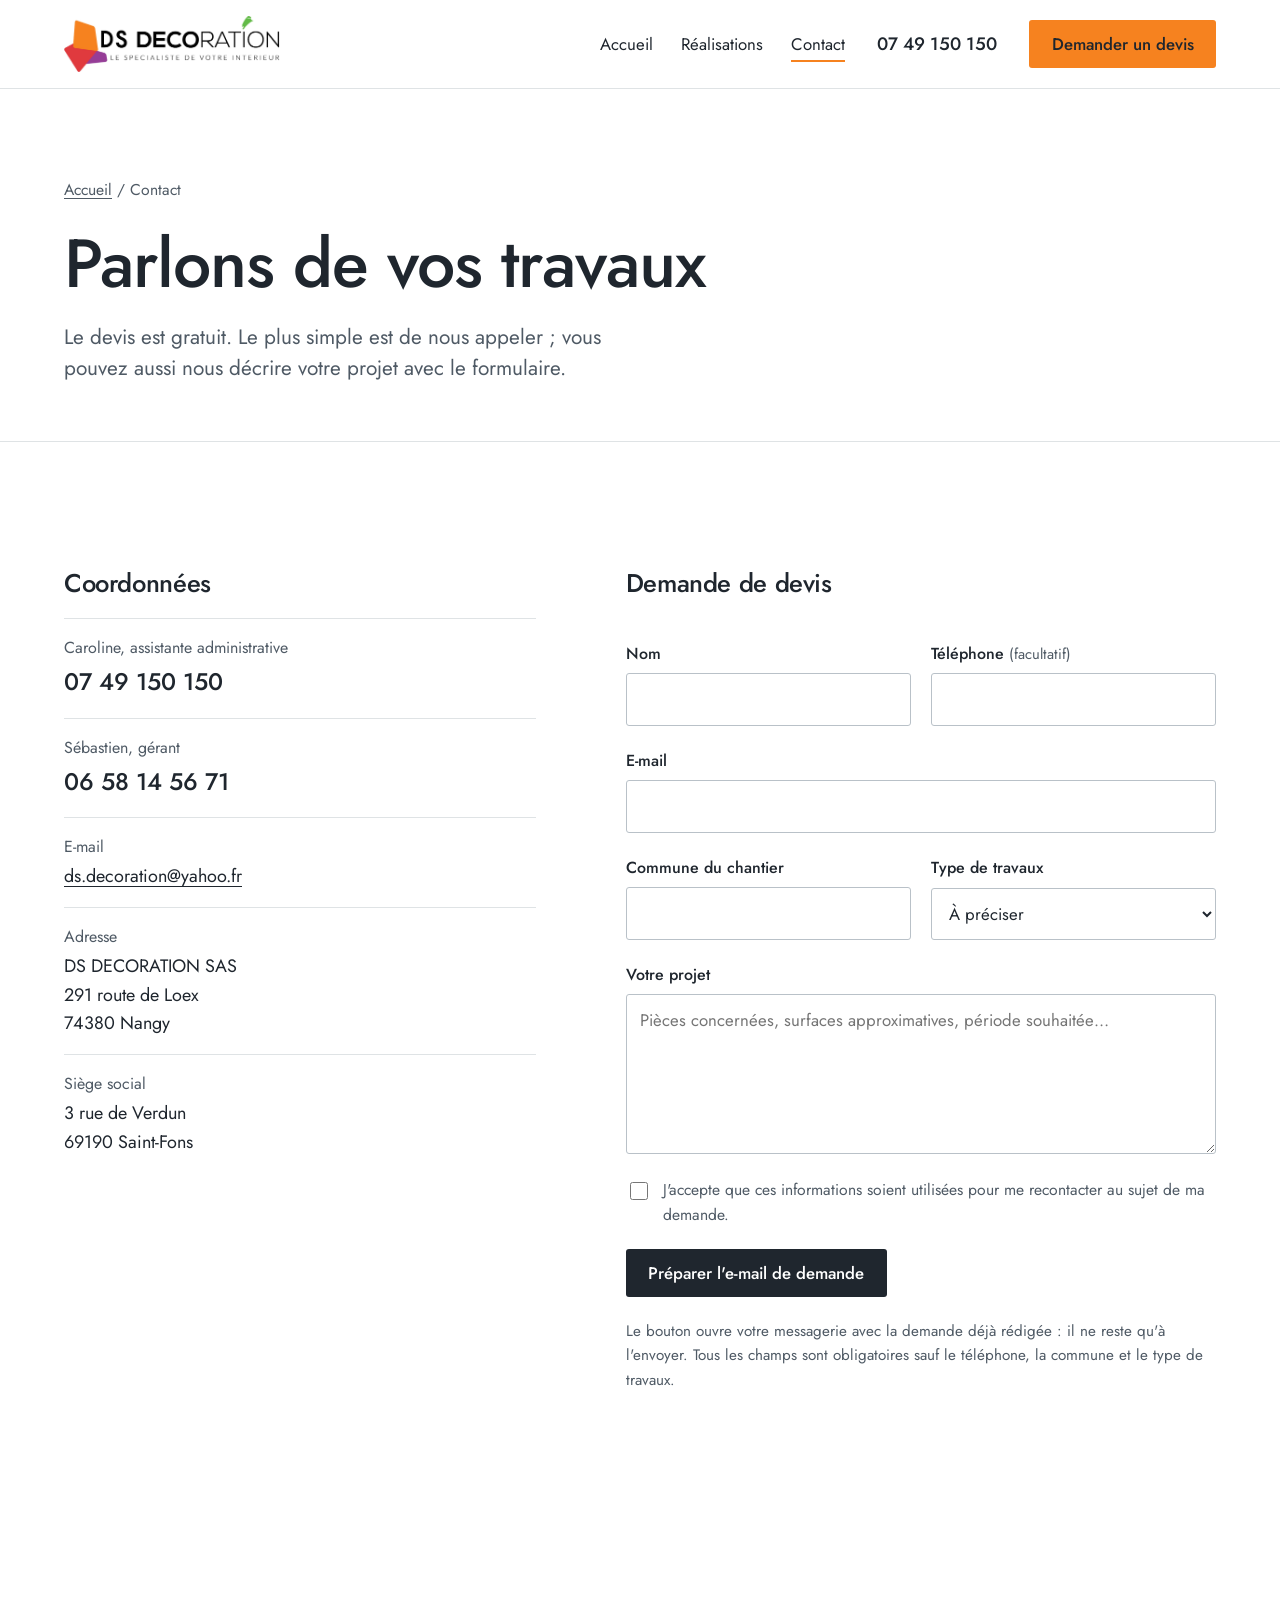
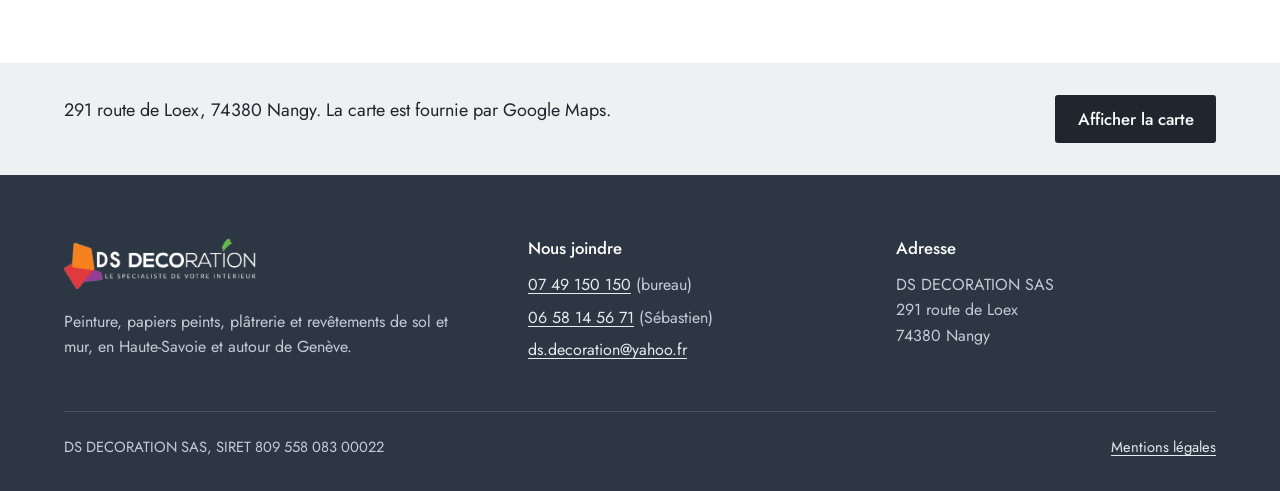
==== commit 35a65ded: "Refonte visuelle : direction plus sobre et propre au métier - Palette tirée des chantiers (bleu ardo" ====
--- a/contact/index.html
+++ b/contact/index.html
@@ -3,32 +3,29 @@
 <head>
   <meta charset="utf-8">
   <meta name="viewport" content="width=device-width, initial-scale=1">
-  <title>Contact & devis gratuit — DS DECORATION | Nangy (74)</title>
-  <meta name="description" content="Contactez DS DECORATION SAS, 291 route de Loex à Nangy (74380). Tél. 07 49 150 150. Devis gratuit pour vos travaux de peinture, tapisserie, plâtrerie et revêtements.">
+  <title>Contact et devis gratuit | DS Décoration, Nangy</title>
+  <meta name="description" content="Contactez DS Décoration au 07 49 150 150 ou par e-mail. 291 route de Loex, 74380 Nangy. Devis gratuit pour vos travaux de peinture, papier peint, plâtrerie et sols.">
   <link rel="canonical" href="https://www.dsdecoration.com/contact/">
-  <meta name="theme-color" content="#1d1d24">
+  <meta name="theme-color" content="#3d4b5a">
   <meta property="og:type" content="website">
   <meta property="og:locale" content="fr_FR">
-  <meta property="og:site_name" content="DS DECORATION">
-  <meta property="og:title" content="Contact & devis gratuit — DS DECORATION | Nangy (74)">
-  <meta property="og:description" content="Contactez DS DECORATION SAS, 291 route de Loex à Nangy (74380). Tél. 07 49 150 150. Devis gratuit pour vos travaux de peinture, tapisserie, plâtrerie et revêtements.">
+  <meta property="og:site_name" content="DS Décoration">
+  <meta property="og:title" content="Contact et devis gratuit | DS Décoration, Nangy">
+  <meta property="og:description" content="Contactez DS Décoration au 07 49 150 150 ou par e-mail. 291 route de Loex, 74380 Nangy. Devis gratuit pour vos travaux de peinture, papier peint, plâtrerie et sols.">
   <meta property="og:url" content="https://www.dsdecoration.com/contact/">
-  <meta property="og:image" content="https://www.dsdecoration.com/assets/img/hero-renovation.jpg">
+  <meta property="og:image" content="https://www.dsdecoration.com/assets/img/photos/sejour.jpg">
   <link rel="icon" type="image/png" href="../favicon.png">
   <link rel="apple-touch-icon" href="../assets/img/apple-touch-icon.png">
-  <link rel="preconnect" href="https://fonts.googleapis.com">
-  <link rel="preconnect" href="https://fonts.gstatic.com" crossorigin>
-  <link rel="stylesheet" href="https://fonts.googleapis.com/css2?family=Lato:wght@400;700&family=Outfit:wght@500;600;700&display=swap">
+  <link rel="preload" href="../assets/fonts/jost-latin.woff2" as="font" type="font/woff2" crossorigin>
   <link rel="stylesheet" href="../assets/css/style.css">
   <script type="application/ld+json">
   {
     "@context": "https://schema.org",
     "@type": "HousePainter",
     "name": "DS DECORATION SAS",
-    "slogan": "Le spécialiste de votre intérieur",
     "url": "https://www.dsdecoration.com/",
     "logo": "https://www.dsdecoration.com/assets/img/logo.png",
-    "image": "https://www.dsdecoration.com/assets/img/hero-renovation.jpg",
+    "image": "https://www.dsdecoration.com/assets/img/photos/sejour.jpg",
     "telephone": "+33749150150",
     "email": "ds.decoration@yahoo.fr",
     "address": {
@@ -38,195 +35,154 @@
       "addressLocality": "Nangy",
       "addressCountry": "FR"
     },
-    "areaServed": ["Bassin genevois", "Haute-Savoie", "Genève"],
+    "areaServed": ["Haute-Savoie", "Genevois français", "Rhône"],
     "founder": "Sébastien De Ana"
   }
   </script>
 </head>
 <body>
-  <a class="skip-link" href="#contenu">Aller au contenu</a>
+  <a class="skip" href="#contenu">Aller au contenu</a>
 
-  <div class="topbar">
-    <div class="container">
-      <div class="topbar__items">
-        <span class="topbar__hide-md"><svg viewBox="0 0 24 24" fill="none" stroke="currentColor" stroke-width="2" stroke-linecap="round" stroke-linejoin="round" aria-hidden="true"><path d="M20 10c0 6-8 12-8 12s-8-6-8-12a8 8 0 0 1 16 0z"/><circle cx="12" cy="10" r="3"/></svg> 291 route de Loex, 74380 Nangy</span>
-        <span><svg viewBox="0 0 24 24" fill="none" stroke="currentColor" stroke-width="2" stroke-linecap="round" stroke-linejoin="round" aria-hidden="true"><circle cx="12" cy="12" r="10"/><path d="M12 6v6l4 2"/></svg> Intervention sur tout le bassin genevois</span>
-      </div>
-      <div class="topbar__items">
-        <a href="tel:+33749150150"><svg viewBox="0 0 24 24" fill="none" stroke="currentColor" stroke-width="2" stroke-linecap="round" stroke-linejoin="round" aria-hidden="true"><path d="M22 16.9v3a2 2 0 0 1-2.2 2 19.8 19.8 0 0 1-8.6-3.1 19.5 19.5 0 0 1-6-6A19.8 19.8 0 0 1 2.1 4.2 2 2 0 0 1 4.1 2h3a2 2 0 0 1 2 1.7c.1.9.4 1.8.7 2.7a2 2 0 0 1-.5 2.1L8 9.8a16 16 0 0 0 6 6l1.3-1.3a2 2 0 0 1 2.1-.4c.9.3 1.8.6 2.7.7a2 2 0 0 1 1.7 2z"/></svg> 07 49 150 150</a>
-        <a href="mailto:ds.decoration@yahoo.fr" class="topbar__hide-md"><svg viewBox="0 0 24 24" fill="none" stroke="currentColor" stroke-width="2" stroke-linecap="round" stroke-linejoin="round" aria-hidden="true"><rect x="2" y="4" width="20" height="16" rx="2"/><path d="m22 7-10 6L2 7"/></svg> ds.decoration@yahoo.fr</a>
-      </div>
-    </div>
-  </div>
-
-  <header class="header">
-    <div class="container">
-      <a class="header__logo" href="../" aria-label="DS DECORATION — accueil">
-        <img src="../assets/img/logo.png" alt="DS DECORATION — Le spécialiste de votre intérieur" width="927" height="243">
-      </a>
-      <button class="nav-toggle" aria-label="Ouvrir le menu" aria-expanded="false" aria-controls="menu"><span></span></button>
-      <nav class="nav" id="menu" aria-label="Navigation principale">
-        <ul class="nav__list">
+  <header class="site-header">
+    <div class="wrap">
+      <a class="brand" href="../"><img src="../assets/img/logo.png" alt="DS Décoration, le spécialiste de votre intérieur" width="927" height="243"></a>
+      <button class="menu-button" type="button" aria-expanded="false" aria-controls="menu">Menu</button>
+      <nav class="menu" id="menu" aria-label="Menu principal">
+        <ul>
           <li><a href="../">Accueil</a></li>
-          <li><a href="../#services">Nos services</a></li>
-          <li><a href="../nos-realisations/">Nos réalisations</a></li>
+          <li><a href="../nos-realisations/">Réalisations</a></li>
           <li><a href="../contact/" aria-current="page">Contact</a></li>
         </ul>
-        <a class="btn btn--primary" href="../contact/#devis">Devis gratuit <svg viewBox="0 0 24 24" fill="none" stroke="currentColor" stroke-width="2" stroke-linecap="round" stroke-linejoin="round" aria-hidden="true"><path d="M5 12h14M12 5l7 7-7 7"/></svg></a>
+        <a class="header-phone" href="tel:+33749150150">07 49 150 150</a>
+        <a class="btn btn-orange" href="../contact/">Demander un devis</a>
       </nav>
     </div>
   </header>
 
   <main id="contenu">
-    <section class="page-hero">
-      <div class="page-hero__bg"><img src="../assets/img/atelier-echelle.webp" alt=""></div>
-      <div class="container">
-        <ol class="breadcrumb"><li><a href="../">Accueil</a></li><li>Contact</li></ol>
-        <h1>Contactez-nous</h1>
-        <p class="lead">Vous avez des questions ou un projet ? Nous vous proposons un devis gratuit pour l'estimation de vos travaux.</p>
+    <header class="page-head">
+      <div class="wrap">
+        <p class="crumbs"><a href="../">Accueil</a> / Contact</p>
+        <h1>Parlons de vos travaux</h1>
+        <p class="intro">Le devis est gratuit. Le plus simple est de nous appeler ; vous pouvez aussi nous décrire votre projet avec le formulaire.</p>
       </div>
-    </section>
+    </header>
 
-    <section class="section section--paper" id="devis">
-      <div class="container contact">
-        <div class="contact-cards">
-          <div class="contact-card reveal">
-            <svg viewBox="0 0 24 24" fill="none" stroke="currentColor" stroke-width="2" stroke-linecap="round" stroke-linejoin="round" aria-hidden="true"><path d="M22 16.9v3a2 2 0 0 1-2.2 2 19.8 19.8 0 0 1-8.6-3.1 19.5 19.5 0 0 1-6-6A19.8 19.8 0 0 1 2.1 4.2 2 2 0 0 1 4.1 2h3a2 2 0 0 1 2 1.7c.1.9.4 1.8.7 2.7a2 2 0 0 1-.5 2.1L8 9.8a16 16 0 0 0 6 6l1.3-1.3a2 2 0 0 1 2.1-.4c.9.3 1.8.6 2.7.7a2 2 0 0 1 1.7 2z"/></svg>
+    <section class="block">
+      <div class="wrap contact">
+        <div>
+          <h2>Coordonnées</h2>
+          <dl class="contact-list">
             <div>
-              <h3>Par téléphone</h3>
-              <p><a href="tel:+33749150150">07 49 150 150</a><br><small>Caroline — Assistante administrative</small></p>
-              <p style="margin-top:8px"><a href="tel:+33658145671">06 58 14 56 71</a><br><small>Sébastien — Gérant</small></p>
+              <dt>Caroline, assistante administrative</dt>
+              <dd><a class="big" href="tel:+33749150150">07 49 150 150</a></dd>
             </div>
-          </div>
-          <div class="contact-card reveal" data-delay="1">
-            <svg viewBox="0 0 24 24" fill="none" stroke="currentColor" stroke-width="2" stroke-linecap="round" stroke-linejoin="round" aria-hidden="true"><rect x="2" y="4" width="20" height="16" rx="2"/><path d="m22 7-10 6L2 7"/></svg>
             <div>
-              <h3>Par e-mail</h3>
-              <p><a href="mailto:ds.decoration@yahoo.fr">ds.decoration@yahoo.fr</a></p>
+              <dt>Sébastien, gérant</dt>
+              <dd><a class="big" href="tel:+33658145671">06 58 14 56 71</a></dd>
             </div>
-          </div>
-          <div class="contact-card reveal" data-delay="2">
-            <svg viewBox="0 0 24 24" fill="none" stroke="currentColor" stroke-width="2" stroke-linecap="round" stroke-linejoin="round" aria-hidden="true"><path d="M20 10c0 6-8 12-8 12s-8-6-8-12a8 8 0 0 1 16 0z"/><circle cx="12" cy="10" r="3"/></svg>
             <div>
-              <h3>Nos bureaux</h3>
-              <p>DS DECORATION SAS<br>291 route de Loex<br>74380 Nangy</p>
+              <dt>E-mail</dt>
+              <dd><a href="mailto:ds.decoration@yahoo.fr">ds.decoration@yahoo.fr</a></dd>
             </div>
-          </div>
-          <div class="contact-card reveal" data-delay="3">
-            <svg viewBox="0 0 24 24" fill="none" stroke="currentColor" stroke-width="2" stroke-linecap="round" stroke-linejoin="round" aria-hidden="true"><rect x="4" y="2" width="16" height="20" rx="2"/><path d="M9 22v-4h6v4M8 6h.01M16 6h.01M12 6h.01M12 10h.01M12 14h.01M16 10h.01M16 14h.01M8 10h.01M8 14h.01"/></svg>
             <div>
-              <h3>Siège social</h3>
-              <p>3 rue de Verdun<br>69190 Saint-Fons</p>
+              <dt>Adresse</dt>
+              <dd>DS DECORATION SAS<br>291 route de Loex<br>74380 Nangy</dd>
             </div>
-          </div>
+            <div>
+              <dt>Siège social</dt>
+              <dd>3 rue de Verdun<br>69190 Saint-Fons</dd>
+            </div>
+          </dl>
         </div>
 
-        <form class="form reveal" id="contact-form" data-to="ds.decoration@yahoo.fr" novalidate>
-          <h2 style="font-size:1.8rem">Demande de devis</h2>
-          <p style="color:var(--muted)">Décrivez-nous votre projet, nous revenons vers vous rapidement.</p>
-          <div class="form__grid">
-            <div class="field">
-              <label for="nom">Nom <abbr title="obligatoire">*</abbr></label>
-              <input id="nom" name="nom" type="text" autocomplete="name" required>
-            </div>
-            <div class="field">
-              <label for="email">Adresse e-mail <abbr title="obligatoire">*</abbr></label>
-              <input id="email" name="email" type="email" autocomplete="email" required>
-            </div>
-            <div class="field">
-              <label for="telephone">Téléphone</label>
-              <input id="telephone" name="telephone" type="tel" autocomplete="tel">
-            </div>
-            <div class="field">
-              <label for="ville">Ville du chantier</label>
-              <input id="ville" name="ville" type="text" autocomplete="address-level2">
-            </div>
-            <div class="field field--full">
-              <label for="prestation">Type de travaux</label>
-              <select id="prestation" name="prestation">
-                <option value="">Choisir une prestation…</option>
-                <option>Peinture</option>
-                <option>Tapisserie / papier peint</option>
-                <option>Plâtrerie / cloisons / combles</option>
-                <option>Revêtement de sol et mur</option>
-                <option>Rénovation complète</option>
-                <option>Rénovation après sinistre</option>
-                <option>Autre</option>
-              </select>
-            </div>
-            <div class="field field--full">
-              <label for="message">Message <abbr title="obligatoire">*</abbr></label>
-              <textarea id="message" name="message" required placeholder="Surface, pièces concernées, délais souhaités…"></textarea>
-            </div>
-            <input class="hp" type="text" name="website" tabindex="-1" autocomplete="off" aria-hidden="true">
-            <label class="consent field--full">
-              <input type="checkbox" name="consentement" required>
-              <span>J'accepte que les données saisies dans ce formulaire soient utilisées dans le but d'établir le contact. Je peux révoquer mon consentement à tout moment.</span>
-            </label>
+        <form class="form" id="devis-form" data-to="ds.decoration@yahoo.fr" novalidate>
+          <h2 class="wide">Demande de devis</h2>
+          <div class="field">
+            <label for="nom">Nom</label>
+            <input id="nom" name="nom" type="text" autocomplete="name" required>
           </div>
-          <div style="margin-top:24px">
-            <button class="btn btn--primary" type="submit">Envoyer ma demande <svg viewBox="0 0 24 24" fill="none" stroke="currentColor" stroke-width="2" stroke-linecap="round" stroke-linejoin="round" aria-hidden="true"><path d="M5 12h14M12 5l7 7-7 7"/></svg></button>
+          <div class="field">
+            <label for="telephone">Téléphone <small>(facultatif)</small></label>
+            <input id="telephone" name="telephone" type="tel" autocomplete="tel">
           </div>
-          <p class="form__note">Les champs suivis d'un astérisque (*) sont obligatoires.</p>
-          <p class="form__status" role="status">Votre messagerie s'ouvre avec votre demande pré-remplie : il ne reste plus qu'à cliquer sur « Envoyer ». Vous pouvez aussi nous écrire directement à ds.decoration@yahoo.fr.</p>
+          <div class="field wide">
+            <label for="email">E-mail</label>
+            <input id="email" name="email" type="email" autocomplete="email" required>
+          </div>
+          <div class="field">
+            <label for="commune">Commune du chantier</label>
+            <input id="commune" name="commune" type="text" autocomplete="address-level2">
+          </div>
+          <div class="field">
+            <label for="travaux">Type de travaux</label>
+            <select id="travaux" name="travaux">
+              <option value="">À préciser</option>
+              <option>Peinture</option>
+              <option>Papier peint</option>
+              <option>Plâtrerie, cloisons, combles</option>
+              <option>Carrelage, faïence, parquet</option>
+              <option>Rénovation complète</option>
+              <option>Remise en état après sinistre</option>
+            </select>
+          </div>
+          <div class="field wide">
+            <label for="message">Votre projet</label>
+            <textarea id="message" name="message" required placeholder="Pièces concernées, surfaces approximatives, période souhaitée…"></textarea>
+          </div>
+          <input class="trap" type="text" name="site" tabindex="-1" autocomplete="off" aria-hidden="true">
+          <label class="agree wide">
+            <input type="checkbox" name="accord" required>
+            <span>J'accepte que ces informations soient utilisées pour me recontacter au sujet de ma demande.</span>
+          </label>
+          <div class="wide">
+            <button class="btn btn-ink" type="submit">Préparer l'e-mail de demande</button>
+          </div>
+          <p class="form-note wide">Le bouton ouvre votre messagerie avec la demande déjà rédigée : il ne reste qu'à l'envoyer. Tous les champs sont obligatoires sauf le téléphone, la commune et le type de travaux.</p>
+          <p class="form-done wide" role="status">Votre messagerie devrait s'être ouverte. Si rien ne s'affiche, écrivez-nous directement à ds.decoration@yahoo.fr.</p>
         </form>
       </div>
     </section>
 
-    <section class="section" style="padding-top:0;background:var(--paper)">
-      <div class="container">
-        <div class="map reveal">
-          <iframe title="Plan d'accès — DS DECORATION, Nangy" loading="lazy" referrerpolicy="no-referrer-when-downgrade"
-            src="https://www.google.com/maps?q=291+route+de+Loex,+74380+Nangy,+France&amp;output=embed"></iframe>
-        </div>
+    <section class="map" aria-label="Plan d'accès">
+      <div class="wrap map-inner">
+        <p>291 route de Loex, 74380 Nangy. La carte est fournie par Google Maps.</p>
+        <button class="btn btn-ink" type="button" data-load-map="https://www.google.com/maps?q=291+route+de+Loex,+74380+Nangy,+France&amp;output=embed">Afficher la carte</button>
       </div>
     </section>
   </main>
 
-  <footer class="footer">
-    <div class="container">
-      <div class="footer__grid">
+  <footer class="site-footer">
+    <div class="wrap">
+      <div class="footer-grid">
         <div>
-          <a class="footer__logo" href="../"><img src="../assets/img/logo-white.png" alt="DS DECORATION"  width="927" height="243"></a>
-          <p>Entreprise de rénovation d'intérieur : peinture, tapisserie, plâtrerie et revêtements de sol et mur. Nous intervenons sur l'ensemble du bassin genevois et sa région.</p>
+          <img src="../assets/img/logo-white.png" alt="DS Décoration" width="927" height="243">
+          <p>Peinture, papiers peints, plâtrerie et revêtements de sol et mur, en Haute-Savoie et autour de Genève.</p>
         </div>
         <div>
-          <h4>Navigation</h4>
+          <h2>Nous joindre</h2>
           <ul>
-            <li><a href="../">Accueil</a></li>
-            <li><a href="../nos-realisations/">Nos réalisations</a></li>
-            <li><a href="../contact/">Contact &amp; devis</a></li>
-            <li><a href="../mentions-legales/">Mentions légales</a></li>
+            <li><a href="tel:+33749150150">07 49 150 150</a> (bureau)</li>
+            <li><a href="tel:+33658145671">06 58 14 56 71</a> (Sébastien)</li>
+            <li><a href="mailto:ds.decoration@yahoo.fr">ds.decoration@yahoo.fr</a></li>
           </ul>
         </div>
         <div>
-          <h4>Nos métiers</h4>
-          <ul>
-            <li><a href="../#services">Peinture</a></li>
-            <li><a href="../#services">Tapisserie</a></li>
-            <li><a href="../#services">Plâtrerie</a></li>
-            <li><a href="../#services">Revêtement de sol et mur</a></li>
-          </ul>
-        </div>
-        <div>
-          <h4>Contact</h4>
-          <ul class="footer__contact">
-            <li><svg viewBox="0 0 24 24" fill="none" stroke="currentColor" stroke-width="2" stroke-linecap="round" stroke-linejoin="round" aria-hidden="true"><path d="M20 10c0 6-8 12-8 12s-8-6-8-12a8 8 0 0 1 16 0z"/><circle cx="12" cy="10" r="3"/></svg> <span>291 route de Loex<br>74380 Nangy</span></li>
-            <li><svg viewBox="0 0 24 24" fill="none" stroke="currentColor" stroke-width="2" stroke-linecap="round" stroke-linejoin="round" aria-hidden="true"><path d="M22 16.9v3a2 2 0 0 1-2.2 2 19.8 19.8 0 0 1-8.6-3.1 19.5 19.5 0 0 1-6-6A19.8 19.8 0 0 1 2.1 4.2 2 2 0 0 1 4.1 2h3a2 2 0 0 1 2 1.7c.1.9.4 1.8.7 2.7a2 2 0 0 1-.5 2.1L8 9.8a16 16 0 0 0 6 6l1.3-1.3a2 2 0 0 1 2.1-.4c.9.3 1.8.6 2.7.7a2 2 0 0 1 1.7 2z"/></svg> <a href="tel:+33749150150">07 49 150 150</a></li>
-            <li><svg viewBox="0 0 24 24" fill="none" stroke="currentColor" stroke-width="2" stroke-linecap="round" stroke-linejoin="round" aria-hidden="true"><path d="M22 16.9v3a2 2 0 0 1-2.2 2 19.8 19.8 0 0 1-8.6-3.1 19.5 19.5 0 0 1-6-6A19.8 19.8 0 0 1 2.1 4.2 2 2 0 0 1 4.1 2h3a2 2 0 0 1 2 1.7c.1.9.4 1.8.7 2.7a2 2 0 0 1-.5 2.1L8 9.8a16 16 0 0 0 6 6l1.3-1.3a2 2 0 0 1 2.1-.4c.9.3 1.8.6 2.7.7a2 2 0 0 1 1.7 2z"/></svg> <a href="tel:+33658145671">06 58 14 56 71</a></li>
-            <li><svg viewBox="0 0 24 24" fill="none" stroke="currentColor" stroke-width="2" stroke-linecap="round" stroke-linejoin="round" aria-hidden="true"><rect x="2" y="4" width="20" height="16" rx="2"/><path d="m22 7-10 6L2 7"/></svg> <a href="mailto:ds.decoration@yahoo.fr">ds.decoration@yahoo.fr</a></li>
-          </ul>
+          <h2>Adresse</h2>
+          <address>DS DECORATION SAS<br>291 route de Loex<br>74380 Nangy</address>
         </div>
       </div>
-      <div class="footer__bottom">
-        <span>© <span data-year>2026</span> DS DECORATION SAS — Tous droits réservés</span>
+      <div class="footer-legal">
+        <span>DS DECORATION SAS, SIRET 809 558 083 00022</span>
         <a href="../mentions-legales/">Mentions légales</a>
       </div>
     </div>
-    <div class="footer__stripe"></div>
   </footer>
 
-  <a class="call-fab" href="tel:+33749150150" aria-label="Appeler DS DECORATION"><svg viewBox="0 0 24 24" fill="none" stroke="currentColor" stroke-width="2" stroke-linecap="round" stroke-linejoin="round" aria-hidden="true"><path d="M22 16.9v3a2 2 0 0 1-2.2 2 19.8 19.8 0 0 1-8.6-3.1 19.5 19.5 0 0 1-6-6A19.8 19.8 0 0 1 2.1 4.2 2 2 0 0 1 4.1 2h3a2 2 0 0 1 2 1.7c.1.9.4 1.8.7 2.7a2 2 0 0 1-.5 2.1L8 9.8a16 16 0 0 0 6 6l1.3-1.3a2 2 0 0 1 2.1-.4c.9.3 1.8.6 2.7.7a2 2 0 0 1 1.7 2z"/></svg></a>
+  <nav class="mobile-bar" aria-label="Actions rapides">
+    <a href="tel:+33749150150">Appeler</a>
+    <a href="../contact/">Demander un devis</a>
+  </nav>
 
   <script src="../assets/js/main.js" defer></script>
 </body>
--- a/assets/css/style.css
+++ b/assets/css/style.css
@@ -1,406 +1,314 @@
-/* DS DECORATION — feuille de style principale
-   Palette reprise du logo : orange, rouge, violet, vert. */
+/* DS Décoration
+   Palette : blanc, gris plâtre, bleu ardoise (repris des soubassements
+   peints sur nos chantiers) et l'orange du logo pour les actions. */
+
+@font-face {
+  font-family: "Jost";
+  src: url("../fonts/jost-latin.woff2") format("woff2");
+  font-weight: 400 600;
+  font-style: normal;
+  font-display: swap;
+  unicode-range: U+0000-00FF, U+0131, U+0152-0153, U+02BB-02BC, U+02C6, U+02DA, U+02DC, U+0304, U+0308, U+0329, U+2000-206F, U+20AC, U+2122, U+2191, U+2193, U+2212, U+2215, U+FEFF, U+FFFD;
+}
+@font-face {
+  font-family: "Jost";
+  src: url("../fonts/jost-latin-ext.woff2") format("woff2");
+  font-weight: 400 600;
+  font-style: normal;
+  font-display: swap;
+  unicode-range: U+0100-02BA, U+02BD-02C5, U+02C7-02CC, U+02CE-02D7, U+02DD-02FF, U+1D00-1DBF, U+1E00-1E9F, U+1EF2-1EFF, U+2020, U+20A0-20AB, U+20AD-20C0, U+2113, U+2C60-2C7F, U+A720-A7FF;
+}
+@font-face {
+  font-family: "Jost";
+  src: url("../fonts/jost-italic-latin.woff2") format("woff2");
+  font-weight: 400;
+  font-style: italic;
+  font-display: swap;
+}
 
 :root {
+  --white: #fff;
+  --plaster: #eef0f1;
+  --plaster-dark: #dfe3e5;
+  --slate: #3d4b5a;
+  --slate-deep: #2c3743;
+  --ink: #1f262e;
+  --ink-soft: #4f5a65;
   --orange: #f6821f;
+  --orange-dark: #d96a0c;
   --red: #e03a3e;
   --purple: #963d97;
-  --green: #62bb47;
-  --ink: #1d1d24;
-  --ink-2: #3c3c46;
-  --muted: #6b6b76;
-  --line: #e7e4df;
-  --paper: #faf8f5;
-  --white: #fff;
-  --grad: linear-gradient(120deg, var(--orange) 0%, var(--red) 55%, var(--purple) 100%);
-  --radius: 18px;
-  --shadow: 0 10px 30px rgba(29, 29, 36, .08);
-  --shadow-lg: 0 24px 60px rgba(29, 29, 36, .16);
-  --container: 1180px;
-  --font-title: "Outfit", system-ui, sans-serif;
-  --font-body: "Lato", system-ui, sans-serif;
+
+  --measure: 38rem;
+  --wrap: 72rem;
+  --gutter: clamp(1.25rem, 4vw, 2.5rem);
+  --space: clamp(4.5rem, 10vw, 8rem);
 }
 
 *, *::before, *::after { box-sizing: border-box; }
-html { scroll-behavior: smooth; }
+html { -webkit-text-size-adjust: 100%; }
 body {
   margin: 0;
-  font-family: var(--font-body);
-  font-size: 17px;
-  line-height: 1.7;
-  color: var(--ink-2);
+  font-family: "Jost", "Futura", "Century Gothic", sans-serif;
+  font-size: 1.125rem;
+  line-height: 1.6;
+  color: var(--ink);
   background: var(--white);
-  -webkit-font-smoothing: antialiased;
-}
-img { max-width: 100%; display: block; }
-a { color: inherit; }
-h1, h2, h3, h4 {
-  font-family: var(--font-title);
-  color: var(--ink);
-  line-height: 1.15;
-  margin: 0 0 .6em;
-  letter-spacing: -.01em;
-}
-h1 { font-size: clamp(2.2rem, 5vw, 3.8rem); font-weight: 700; }
-h2 { font-size: clamp(1.8rem, 3.4vw, 2.6rem); font-weight: 700; }
-h3 { font-size: 1.3rem; font-weight: 600; }
+}
+img { display: block; max-width: 100%; height: auto; }
+a { color: inherit; text-underline-offset: .2em; text-decoration-thickness: 1px; }
+a:hover { text-decoration-color: var(--orange); }
+:focus-visible { outline: 3px solid var(--orange); outline-offset: 3px; }
+
+h1, h2, h3 { margin: 0; font-weight: 500; line-height: 1.12; letter-spacing: -.015em; text-wrap: balance; }
+h1 { font-size: clamp(2.4rem, 5.6vw, 4.25rem); }
+h2 { font-size: clamp(1.9rem, 3.6vw, 2.75rem); }
+h3 { font-size: 1.4rem; line-height: 1.25; letter-spacing: -.005em; }
 p { margin: 0 0 1em; }
-
-.container { width: min(100% - 40px, var(--container)); margin-inline: auto; }
-.section { padding: clamp(64px, 9vw, 120px) 0; }
-.section--paper { background: var(--paper); }
-.section--dark { background: var(--ink); color: #d7d7de; }
-.section--dark h2, .section--dark h3 { color: var(--white); }
-
-.skip-link {
-  position: absolute; left: -999px; top: 10px; z-index: 100;
-  background: var(--ink); color: var(--white); padding: 10px 16px; border-radius: 8px;
-}
-.skip-link:focus { left: 10px; }
-
-.eyebrow {
-  display: inline-flex; align-items: center; gap: 10px;
-  font-family: var(--font-title); font-weight: 600; font-size: .85rem;
-  text-transform: uppercase; letter-spacing: .14em; color: var(--red);
-  margin-bottom: 14px;
-}
-.eyebrow::before { content: ""; width: 28px; height: 3px; border-radius: 3px; background: var(--grad); }
-.text-grad { background: var(--grad); -webkit-background-clip: text; background-clip: text; color: transparent; }
-.lead { font-size: 1.15rem; color: var(--muted); max-width: 640px; }
-.center { text-align: center; }
-.center .lead { margin-inline: auto; }
+p:last-child { margin-bottom: 0; }
+
+.wrap { width: min(100% - 2 * var(--gutter), var(--wrap)); margin-inline: auto; }
+.prose { max-width: var(--measure); }
+.intro { font-size: 1.3rem; line-height: 1.5; color: var(--ink-soft); max-width: 34rem; }
+.muted { color: var(--ink-soft); }
+
+.skip { position: absolute; left: -100vw; top: .5rem; background: var(--ink); color: var(--white); padding: .6rem 1rem; z-index: 99; }
+.skip:focus { left: .5rem; }
 
 /* Boutons */
 .btn {
-  display: inline-flex; align-items: center; gap: 10px;
-  padding: 14px 26px; border-radius: 999px; border: 2px solid transparent;
-  font-family: var(--font-title); font-weight: 600; font-size: 1rem;
-  text-decoration: none; cursor: pointer; transition: transform .2s, box-shadow .2s, background .2s, color .2s;
-}
-.btn svg { width: 18px; height: 18px; }
-.btn--primary { background: var(--grad); color: var(--white); box-shadow: 0 10px 24px rgba(224, 58, 62, .3); }
-.btn--primary:hover { transform: translateY(-2px); box-shadow: 0 14px 30px rgba(224, 58, 62, .38); }
-.btn--ghost { border-color: rgba(255, 255, 255, .6); color: var(--white); }
-.btn--ghost:hover { background: var(--white); color: var(--ink); }
-.btn--outline { border-color: var(--ink); color: var(--ink); }
-.btn--outline:hover { background: var(--ink); color: var(--white); }
+  display: inline-block;
+  padding: .85rem 1.4rem;
+  border-radius: 3px;
+  border: 0;
+  font: inherit;
+  font-weight: 500;
+  font-size: 1.05rem;
+  line-height: 1.2;
+  text-decoration: none;
+  cursor: pointer;
+}
+.btn-orange { background: var(--orange); color: var(--ink); }
+.btn-orange:hover { background: var(--orange-dark); color: var(--white); }
+.btn-ink { background: var(--ink); color: var(--white); }
+.btn-ink:hover { background: var(--slate); }
+.btn-light { background: var(--white); color: var(--ink); }
+.btn-light:hover { background: var(--plaster); }
+.link-strong { font-weight: 500; text-decoration: underline; text-decoration-color: var(--orange); text-decoration-thickness: 2px; }
 
 /* En-tête */
-.topbar { background: var(--ink); color: #c9c9d2; font-size: .9rem; }
-.topbar .container { display: flex; justify-content: space-between; align-items: center; gap: 16px; min-height: 40px; }
-.topbar a { text-decoration: none; }
-.topbar a:hover { color: var(--white); }
-.topbar__items { display: flex; gap: 22px; flex-wrap: wrap; }
-.topbar__items span, .topbar__items a { display: inline-flex; align-items: center; gap: 7px; }
-.topbar svg { width: 15px; height: 15px; color: var(--orange); }
-
-.header {
-  position: sticky; top: 0; z-index: 50;
-  background: rgba(255, 255, 255, .92); backdrop-filter: blur(12px);
-  border-bottom: 1px solid transparent; transition: border-color .3s, box-shadow .3s;
-}
-.header.is-scrolled { border-color: var(--line); box-shadow: 0 6px 24px rgba(29, 29, 36, .06); }
-.header .container { display: flex; align-items: center; justify-content: space-between; gap: 24px; min-height: 84px; }
-.header__logo img { height: 52px; width: auto; }
-.nav { display: flex; align-items: center; gap: 6px; }
-.nav__list { display: flex; gap: 4px; list-style: none; margin: 0; padding: 0; }
-.nav__list a {
-  position: relative; display: block; padding: 10px 16px;
-  font-family: var(--font-title); font-weight: 500; text-decoration: none; color: var(--ink);
-}
-.nav__list a::after {
-  content: ""; position: absolute; left: 16px; right: 16px; bottom: 4px; height: 3px; border-radius: 3px;
-  background: var(--grad); transform: scaleX(0); transform-origin: left; transition: transform .25s;
-}
-.nav__list a:hover::after, .nav__list a[aria-current="page"]::after { transform: scaleX(1); }
-.nav .btn { margin-left: 12px; padding: 11px 22px; }
-.nav-toggle {
-  display: none; width: 46px; height: 46px; border: 0; border-radius: 12px;
-  background: var(--paper); cursor: pointer; position: relative;
-}
-.nav-toggle span, .nav-toggle span::before, .nav-toggle span::after {
-  position: absolute; left: 12px; width: 22px; height: 2px; border-radius: 2px; background: var(--ink);
-  transition: transform .25s, opacity .25s; content: "";
-}
-.nav-toggle span { top: 22px; }
-.nav-toggle span::before { left: 0; top: -7px; }
-.nav-toggle span::after { left: 0; top: 7px; }
-.nav-open .nav-toggle span { background: transparent; }
-.nav-open .nav-toggle span::before { transform: translateY(7px) rotate(45deg); }
-.nav-open .nav-toggle span::after { transform: translateY(-7px) rotate(-45deg); }
-
-/* Hero */
-.hero { position: relative; min-height: min(88vh, 760px); display: grid; align-items: center; color: var(--white); overflow: hidden; }
-.hero__bg { position: absolute; inset: 0; }
-.hero__bg img { width: 100%; height: 100%; object-fit: cover; }
-.hero::before {
-  content: ""; position: absolute; inset: 0; z-index: 1;
-  background: linear-gradient(100deg, rgba(20, 20, 26, .88) 0%, rgba(20, 20, 26, .65) 45%, rgba(20, 20, 26, .15) 100%);
-}
-.hero .container { position: relative; z-index: 2; padding: 90px 0; }
-.hero h1 { color: var(--white); max-width: 760px; }
-.hero .lead { color: #e2e2ea; font-size: 1.25rem; }
-.hero .eyebrow { color: var(--orange); }
-.hero__actions { display: flex; flex-wrap: wrap; gap: 14px; margin-top: 30px; }
-.hero__badges { display: flex; flex-wrap: wrap; gap: 26px; margin-top: 48px; }
-.hero__badge { display: flex; align-items: center; gap: 12px; font-weight: 700; }
-.hero__badge svg { width: 38px; height: 38px; padding: 8px; border-radius: 12px; background: rgba(255, 255, 255, .12); color: var(--orange); }
-.hero__badge small { display: block; font-weight: 400; color: #bfbfc9; }
-
-.page-hero { position: relative; padding: 110px 0 90px; color: var(--white); overflow: hidden; background: var(--ink); }
-.page-hero__bg { position: absolute; inset: 0; opacity: .35; }
-.page-hero__bg img { width: 100%; height: 100%; object-fit: cover; }
-.page-hero::after { content: ""; position: absolute; left: 0; right: 0; bottom: 0; height: 6px; background: var(--grad); }
-.page-hero .container { position: relative; }
-.page-hero h1 { color: var(--white); margin-bottom: .3em; }
-.page-hero .lead { color: #e2e2ea; }
-.breadcrumb { display: flex; gap: 8px; list-style: none; padding: 0; margin: 0 0 18px; font-size: .9rem; color: #bfbfc9; }
-.breadcrumb a { text-decoration: none; }
-.breadcrumb a:hover { color: var(--white); }
-.breadcrumb li + li::before { content: "/"; margin-right: 8px; opacity: .6; }
-
-/* Services */
-.section-head { display: flex; justify-content: space-between; align-items: end; gap: 30px; margin-bottom: 50px; flex-wrap: wrap; }
-.section-head .lead { margin: 0; }
-.services { display: grid; grid-template-columns: repeat(4, 1fr); gap: 24px; }
-.service {
-  display: flex; flex-direction: column; background: var(--white); border-radius: var(--radius);
-  overflow: hidden; box-shadow: var(--shadow); transition: transform .3s, box-shadow .3s;
-}
-.service:hover { transform: translateY(-6px); box-shadow: var(--shadow-lg); }
-.service__img { aspect-ratio: 4 / 3; overflow: hidden; position: relative; }
-.service__img img { width: 100%; height: 100%; object-fit: cover; transition: transform .6s; }
-.service:hover .service__img img { transform: scale(1.07); }
-.service__num {
-  position: absolute; top: 14px; left: 14px; width: 42px; height: 42px; border-radius: 12px;
-  display: grid; place-items: center; font-family: var(--font-title); font-weight: 700; color: var(--white);
-}
-.service:nth-child(1) .service__num { background: var(--orange); }
-.service:nth-child(2) .service__num { background: var(--red); }
-.service:nth-child(3) .service__num { background: var(--purple); }
-.service:nth-child(4) .service__num { background: var(--green); }
-.service__body { padding: 24px 24px 28px; }
-.service__body p { color: var(--muted); font-size: .98rem; margin: 0; }
-.service__body ul { margin: 0; padding: 0; list-style: none; color: var(--muted); font-size: .98rem; }
-.service__body li { position: relative; padding-left: 20px; margin-bottom: 4px; }
-.service__body li::before { content: ""; position: absolute; left: 0; top: .68em; width: 8px; height: 8px; border-radius: 50%; background: var(--orange); }
-
-/* À propos */
-.about { display: grid; grid-template-columns: 1fr 1.1fr; gap: clamp(40px, 6vw, 90px); align-items: center; }
-.about__media { position: relative; }
-.about__media img { border-radius: var(--radius); box-shadow: var(--shadow-lg); width: 100%; aspect-ratio: 4 / 5; object-fit: cover; }
-.about__media::before {
-  content: ""; position: absolute; inset: 30px -24px -24px 30px; z-index: -1; border-radius: var(--radius); background: var(--grad);
-}
-.about__card {
-  position: absolute; right: -20px; bottom: 40px; background: var(--white); padding: 18px 22px; border-radius: 14px;
-  box-shadow: var(--shadow-lg); display: flex; gap: 14px; align-items: center; max-width: 270px;
-}
-.about__card svg { flex: none; width: 44px; height: 44px; padding: 10px; border-radius: 12px; background: #eef8ea; color: var(--green); }
-.about__card strong { display: block; font-family: var(--font-title); color: var(--ink); }
-.about__card span { font-size: .9rem; color: var(--muted); }
-.checks { list-style: none; padding: 0; margin: 26px 0 32px; display: grid; gap: 14px; }
-.checks li { display: flex; gap: 14px; align-items: flex-start; }
-.checks svg { flex: none; width: 26px; height: 26px; padding: 5px; border-radius: 50%; background: var(--grad); color: var(--white); margin-top: 2px; }
-
-/* Engagements */
-.values { display: grid; grid-template-columns: repeat(4, 1fr); gap: 24px; }
-.value { padding: 32px 28px; border-radius: var(--radius); background: rgba(255, 255, 255, .05); border: 1px solid rgba(255, 255, 255, .08); transition: background .3s, transform .3s; }
-.value:hover { background: rgba(255, 255, 255, .09); transform: translateY(-4px); }
-.value svg { width: 50px; height: 50px; padding: 12px; border-radius: 14px; margin-bottom: 20px; color: var(--white); }
-.value:nth-child(1) svg { background: var(--orange); }
-.value:nth-child(2) svg { background: var(--red); }
-.value:nth-child(3) svg { background: var(--purple); }
-.value:nth-child(4) svg { background: var(--green); }
-.value p { margin: 0; font-size: .97rem; }
+.site-header { border-bottom: 1px solid var(--plaster-dark); background: var(--white); position: relative; z-index: 20; }
+.site-header .wrap { display: flex; align-items: center; gap: 2rem; min-height: 5.5rem; }
+.brand img { width: 13.5rem; }
+.menu { display: flex; align-items: center; gap: 2rem; margin-left: auto; }
+.menu ul { display: flex; gap: 1.75rem; list-style: none; margin: 0; padding: 0; }
+.menu ul a { text-decoration: none; font-size: 1.05rem; padding: .3rem 0; border-bottom: 2px solid transparent; }
+.menu ul a:hover { border-color: var(--plaster-dark); }
+.menu ul a[aria-current="page"] { border-color: var(--orange); }
+.header-phone { font-weight: 500; text-decoration: none; white-space: nowrap; }
+.menu-button {
+  display: none; margin-left: auto; font: inherit; font-weight: 500; background: none;
+  border: 1px solid var(--plaster-dark); border-radius: 3px; padding: .45rem .9rem; cursor: pointer; color: var(--ink);
+}
+
+/* Accueil : ouverture */
+.opening { padding: clamp(2.5rem, 6vw, 5rem) 0 var(--space); overflow: hidden; }
+.opening .wrap { display: grid; grid-template-columns: 1fr 1.08fr; gap: clamp(2rem, 5vw, 4.5rem); align-items: center; }
+.opening h1 { margin-bottom: 1.5rem; }
+.opening .intro { margin-bottom: 2.25rem; }
+.actions { display: flex; flex-wrap: wrap; align-items: center; gap: 1rem 1.75rem; }
+.opening-visual { position: relative; isolation: isolate; }
+.opening-visual img { width: 100%; aspect-ratio: 5 / 4; object-fit: cover; border-radius: 2px; }
+.shapes { position: absolute; z-index: -1; width: 40%; left: -13%; bottom: -17%; pointer-events: none; }
+.shapes polygon { mix-blend-mode: multiply; }
+.opening-visual figcaption { margin-top: .9rem; font-size: .95rem; color: var(--ink-soft); padding-left: 30%; }
+
+@media (prefers-reduced-motion: no-preference) {
+  .shapes polygon { animation: drop .9s cubic-bezier(.2, .7, .2, 1) both; transform-box: fill-box; transform-origin: center; }
+  .shapes .s-purple { animation-delay: .15s; }
+  .shapes .s-orange { animation-delay: .3s; }
+  .shapes .s-red { animation-delay: .45s; }
+  @keyframes drop { from { opacity: 0; transform: translateY(-30px) rotate(-8deg); } }
+}
+
+/* Sections */
+.block { padding: var(--space) 0; }
+.block-plaster { background: var(--plaster); }
+.block-head { display: grid; grid-template-columns: 1fr 1fr; gap: 2rem 4rem; align-items: end; margin-bottom: clamp(2.5rem, 5vw, 4rem); }
+.block-head p { color: var(--ink-soft); max-width: 30rem; }
+
+/* Métiers */
+.trades { display: grid; grid-template-columns: repeat(2, 1fr); gap: clamp(3rem, 6vw, 4.5rem) clamp(2rem, 5vw, 4rem); }
+.trade img { width: 100%; aspect-ratio: 3 / 2; object-fit: cover; margin-bottom: 1.4rem; border-radius: 2px; }
+.trade:nth-child(even) { margin-top: clamp(0rem, 8vw, 6rem); }
+.trade h3 { margin-bottom: .6rem; }
+.trade p { color: var(--ink-soft); max-width: 31rem; }
+.trade .materials { font-size: 1rem; margin-top: .8rem; color: var(--ink); }
+
+/* Une seule équipe */
+.team { display: grid; grid-template-columns: 1.1fr 1fr; gap: clamp(2.5rem, 6vw, 6rem); align-items: start; }
+.team h2 { margin-bottom: 1.5rem; }
+.facts { margin: 0; border-top: 1px solid var(--plaster-dark); }
+.facts div { display: grid; grid-template-columns: 9rem 1fr; gap: 1rem; padding: 1.1rem 0; border-bottom: 1px solid var(--plaster-dark); }
+.facts dt { font-weight: 500; }
+.facts dd { margin: 0; color: var(--ink-soft); }
+
+/* Déroulement d'un chantier */
+.steps { list-style: none; margin: 0; padding: 0; display: grid; grid-template-columns: repeat(4, 1fr); gap: 2.5rem; counter-reset: step; }
+.steps li { counter-increment: step; }
+.steps li::before {
+  content: counter(step);
+  display: block; font-size: 3.5rem; line-height: 1; font-weight: 400; color: var(--orange); margin-bottom: 1rem;
+}
+.steps h3 { font-size: 1.2rem; margin-bottom: .5rem; }
+.steps p { color: var(--ink-soft); font-size: 1.02rem; }
+
+/* Chantiers (aperçu accueil) */
+.work { display: grid; grid-template-columns: 2.3fr 1fr 1fr; gap: 1.5rem; align-items: start; }
+.work figure { margin: 0; }
+.work img { width: 100%; height: clamp(18rem, 34vw, 28rem); object-fit: cover; border-radius: 2px; }
+.work figcaption { font-size: .98rem; color: var(--ink-soft); margin-top: .6rem; }
+.work-more { margin-top: 2.5rem; }
+
+/* Citation */
+.quote { margin: 0; max-width: 52rem; }
+.quote blockquote { margin: 0 0 1.5rem; font-size: clamp(1.45rem, 2.8vw, 2.1rem); line-height: 1.35; font-weight: 400; letter-spacing: -.01em; }
+.quote blockquote p::before { content: "« "; }
+.quote blockquote p::after { content: " »"; }
+.quote figcaption { color: var(--ink-soft); }
+.quote figcaption strong { color: var(--ink); font-weight: 500; }
+
+/* Bandeau contact */
+.callout { background: var(--slate); color: var(--white); padding: var(--space) 0; }
+.callout h2 { margin-bottom: 1rem; }
+.callout .intro { color: #d5dce3; margin-bottom: 3rem; }
+.people { display: grid; grid-template-columns: repeat(3, auto); justify-content: start; gap: 2rem 5rem; margin-bottom: 3rem; }
+.person span { display: block; color: #c4cdd6; font-size: 1rem; margin-bottom: .25rem; }
+.person a { font-size: clamp(1.5rem, 2.6vw, 2rem); text-decoration: none; font-weight: 500; white-space: nowrap; }
+.person a:hover { text-decoration: underline; text-decoration-color: var(--orange); }
+
+/* Pages intérieures */
+.page-head { padding: clamp(3rem, 7vw, 5.5rem) 0 clamp(2.5rem, 5vw, 3.5rem); border-bottom: 1px solid var(--plaster-dark); }
+.page-head h1 { margin-bottom: 1.25rem; max-width: 16ch; }
+.crumbs { font-size: .98rem; color: var(--ink-soft); margin-bottom: 1.5rem; }
+.crumbs a { color: var(--ink-soft); }
 
 /* Galerie */
-.gallery { columns: 3 300px; column-gap: 20px; }
-.gallery__item {
-  position: relative; display: block; margin: 0 0 20px; break-inside: avoid; border-radius: 14px; overflow: hidden;
-  cursor: zoom-in; border: 0; padding: 0; width: 100%; background: var(--paper);
-}
-.gallery__item img { width: 100%; height: auto; transition: transform .6s; }
-.gallery__item::after {
-  content: ""; position: absolute; inset: 0; background: linear-gradient(to top, rgba(20, 20, 26, .75), transparent 55%);
-  opacity: 0; transition: opacity .3s;
-}
-.gallery__item figcaption {
-  position: absolute; left: 18px; right: 18px; bottom: 16px; z-index: 1; color: var(--white); text-align: left;
-  font-family: var(--font-title); font-weight: 600; transform: translateY(10px); opacity: 0; transition: .3s;
-}
-.gallery__item:hover img { transform: scale(1.05); }
-.gallery__item:hover::after, .gallery__item:focus-visible::after { opacity: 1; }
-.gallery__item:hover figcaption, .gallery__item:focus-visible figcaption { opacity: 1; transform: none; }
-.gallery--preview { columns: unset; display: grid; grid-template-columns: repeat(4, 1fr); gap: 16px; }
-.gallery--preview .gallery__item { margin: 0; aspect-ratio: 1; }
-.gallery--preview .gallery__item img { height: 100%; object-fit: cover; }
-
-.lightbox {
-  position: fixed; inset: 0; z-index: 200; display: none; place-items: center;
-  background: rgba(14, 14, 18, .94); padding: 60px 70px;
-}
-.lightbox.is-open { display: grid; }
-.lightbox img { max-height: 82vh; max-width: 100%; border-radius: 10px; box-shadow: 0 30px 80px rgba(0, 0, 0, .5); }
-.lightbox__caption { color: #e2e2ea; text-align: center; margin-top: 14px; font-family: var(--font-title); }
-.lightbox button {
-  position: absolute; width: 50px; height: 50px; border-radius: 50%; border: 0; cursor: pointer;
-  background: rgba(255, 255, 255, .12); color: var(--white); font-size: 26px; line-height: 1; transition: background .2s;
-}
-.lightbox button:hover { background: var(--red); }
-.lightbox__close { top: 20px; right: 20px; }
-.lightbox__prev { left: 14px; top: 50%; transform: translateY(-50%); }
-.lightbox__next { right: 14px; top: 50%; transform: translateY(-50%); }
-
-/* Témoignages */
-.testimonials { display: grid; grid-template-columns: repeat(2, 1fr); gap: 24px; }
-.testimonial {
-  position: relative; margin: 0; padding: 34px 34px 30px; background: var(--white); border-radius: var(--radius); box-shadow: var(--shadow);
-}
-.testimonial::before {
-  content: "\201C"; position: absolute; top: 4px; right: 26px; font-family: Georgia, serif; font-size: 6rem; line-height: 1;
-  background: var(--grad); -webkit-background-clip: text; background-clip: text; color: transparent; opacity: .35;
-}
-.testimonial blockquote { margin: 0 0 20px; font-size: 1.05rem; color: var(--ink-2); }
-.testimonial figcaption { display: flex; align-items: center; gap: 14px; }
-.testimonial__avatar {
-  width: 46px; height: 46px; border-radius: 50%; display: grid; place-items: center;
-  font-family: var(--font-title); font-weight: 700; color: var(--white); background: var(--grad);
-}
-.testimonial figcaption strong { display: block; color: var(--ink); font-family: var(--font-title); }
-.testimonial figcaption span { font-size: .9rem; color: var(--muted); }
-.stars { color: var(--orange); letter-spacing: 2px; font-size: .95rem; }
-
-/* Bandeau CTA */
-.cta { position: relative; overflow: hidden; border-radius: 26px; padding: clamp(40px, 6vw, 70px); background: var(--grad); color: var(--white); }
-.cta::after {
-  content: ""; position: absolute; width: 380px; height: 380px; right: -100px; top: -140px; border-radius: 50%;
-  background: rgba(255, 255, 255, .12);
-}
-.cta .container, .cta > div { position: relative; z-index: 1; }
-.cta h2 { color: var(--white); margin-bottom: .3em; }
-.cta p { color: rgba(255, 255, 255, .9); font-size: 1.1rem; margin: 0; }
-.cta__inner { display: flex; justify-content: space-between; align-items: center; gap: 30px; flex-wrap: wrap; }
-.cta__actions { display: flex; gap: 14px; flex-wrap: wrap; }
-.cta .btn--white { background: var(--white); color: var(--ink); }
-.cta .btn--white:hover { transform: translateY(-2px); }
+.gallery { columns: 3 18rem; column-gap: 1.75rem; }
+.shot { break-inside: avoid; margin: 0 0 2.25rem; }
+.shot button { display: block; width: 100%; padding: 0; border: 0; background: none; cursor: zoom-in; }
+.shot img { width: 100%; border-radius: 2px; }
+.shot figcaption { margin-top: .7rem; font-size: 1rem; }
+.shot figcaption span { display: block; color: var(--ink-soft); font-size: .95rem; }
+
+.viewer { position: fixed; inset: 0; z-index: 50; background: rgba(23, 29, 35, .96); display: none; padding: 4.5rem 1rem 1.5rem; }
+.viewer.open { display: flex; flex-direction: column; align-items: center; justify-content: center; }
+.viewer img { max-height: calc(100vh - 10rem); width: auto; max-width: 100%; }
+.viewer p { color: #dfe5ea; margin-top: 1rem; text-align: center; }
+.viewer-bar { position: absolute; top: 1rem; left: 1rem; right: 1rem; display: flex; justify-content: space-between; gap: 1rem; }
+.viewer-bar button {
+  font: inherit; color: var(--white); background: none; border: 1px solid rgba(255, 255, 255, .35);
+  border-radius: 3px; padding: .45rem .9rem; cursor: pointer;
+}
+.viewer-bar button:hover { background: rgba(255, 255, 255, .1); }
+
+/* Avis */
+.reviews { display: grid; grid-template-columns: repeat(2, 1fr); gap: 3rem 4rem; }
+.review { margin: 0; }
+.review blockquote { margin: 0 0 1rem; font-size: 1.15rem; }
+.review figcaption { color: var(--ink-soft); font-size: 1rem; }
+.review figcaption strong { color: var(--ink); font-weight: 500; }
 
 /* Contact */
-.contact { display: grid; grid-template-columns: 1fr 1.3fr; gap: 40px; align-items: start; }
-.contact-cards { display: grid; gap: 16px; }
-.contact-card { display: flex; gap: 18px; padding: 22px 24px; border-radius: var(--radius); background: var(--white); box-shadow: var(--shadow); }
-.contact-card svg { flex: none; width: 48px; height: 48px; padding: 12px; border-radius: 14px; color: var(--white); background: var(--grad); }
-.contact-card h3 { font-size: 1.05rem; margin-bottom: 4px; }
-.contact-card p { margin: 0; color: var(--muted); }
-.contact-card a { text-decoration: none; color: var(--ink); font-weight: 700; }
-.contact-card a:hover { color: var(--red); }
-.contact-card small { color: var(--muted); font-weight: 400; }
-
-.form { background: var(--white); border-radius: 22px; padding: clamp(28px, 4vw, 44px); box-shadow: var(--shadow-lg); }
-.form__grid { display: grid; grid-template-columns: 1fr 1fr; gap: 18px; }
-.field { display: flex; flex-direction: column; gap: 7px; }
-.field--full { grid-column: 1 / -1; }
-.field label { font-family: var(--font-title); font-weight: 500; color: var(--ink); font-size: .95rem; }
-.field label abbr { color: var(--red); text-decoration: none; }
+.contact { display: grid; grid-template-columns: 1fr 1.25fr; gap: clamp(3rem, 7vw, 6rem); align-items: start; }
+.contact h2 { font-size: 1.6rem; margin-bottom: 1.25rem; }
+.contact-list { margin: 0 0 2.5rem; }
+.contact-list div { padding: 1rem 0; border-top: 1px solid var(--plaster-dark); }
+.contact-list dt { color: var(--ink-soft); font-size: 1rem; }
+.contact-list dd { margin: .15rem 0 0; }
+.contact-list .big { font-size: 1.5rem; font-weight: 500; text-decoration: none; }
+
+.form { display: grid; grid-template-columns: 1fr 1fr; gap: 1.4rem 1.25rem; }
+.field { display: grid; gap: .4rem; }
+.field.wide, .form .wide { grid-column: 1 / -1; }
+.field label { font-weight: 500; font-size: 1rem; }
+.field label small { font-weight: 400; color: var(--ink-soft); font-size: .92rem; }
 .field input, .field select, .field textarea {
-  font: inherit; font-size: 1rem; color: var(--ink); padding: 13px 16px; border-radius: 12px;
-  border: 1.5px solid var(--line); background: var(--paper); transition: border-color .2s, background .2s, box-shadow .2s;
-}
-.field textarea { min-height: 150px; resize: vertical; }
-.field input:focus, .field select:focus, .field textarea:focus {
-  outline: none; border-color: var(--orange); background: var(--white); box-shadow: 0 0 0 4px rgba(246, 130, 31, .15);
-}
-.consent { display: flex; gap: 12px; align-items: flex-start; font-size: .9rem; color: var(--muted); }
-.consent input { margin-top: 5px; accent-color: var(--red); width: 18px; height: 18px; flex: none; }
-.form__note { font-size: .85rem; color: var(--muted); margin: 14px 0 0; }
-.form__status { display: none; margin-top: 16px; padding: 14px 18px; border-radius: 12px; background: #eef8ea; color: #2f6f1e; }
-.form__status.is-visible { display: block; }
-.hp { position: absolute; left: -9999px; }
-
-.map { margin-top: 0; border-radius: var(--radius); overflow: hidden; box-shadow: var(--shadow); line-height: 0; }
-.map iframe { width: 100%; height: 380px; border: 0; filter: grayscale(.3); }
+  font: inherit; font-size: 1.05rem; color: var(--ink); background: var(--white);
+  border: 1px solid #b9c1c8; border-radius: 3px; padding: .75rem .85rem; width: 100%;
+}
+.field textarea { min-height: 10rem; resize: vertical; }
+.field input:focus, .field select:focus, .field textarea:focus { outline: 2px solid var(--orange); outline-offset: 0; border-color: var(--orange); }
+.agree { display: flex; gap: .75rem; align-items: flex-start; font-size: .98rem; color: var(--ink-soft); }
+.agree input { width: 1.15rem; height: 1.15rem; margin-top: .3rem; accent-color: var(--orange); flex: none; }
+.form-note { font-size: .95rem; color: var(--ink-soft); }
+.form-done { display: none; background: var(--plaster); padding: 1rem 1.2rem; border-left: 3px solid var(--orange); }
+.form-done.show { display: block; }
+.trap { position: absolute; left: -100vw; }
+
+.map { margin-top: var(--space); background: var(--plaster); }
+.map-inner { display: grid; grid-template-columns: 1fr auto; gap: 1.5rem; align-items: center; padding: 2rem 0; }
+.map iframe { display: block; width: 100%; height: 26rem; border: 0; }
 
 /* Mentions légales */
-.legal { display: grid; grid-template-columns: repeat(2, 1fr); gap: 24px; }
-.legal__block { padding: 30px; border-radius: var(--radius); background: var(--paper); border-left: 5px solid var(--orange); }
-.legal__block:nth-child(2) { border-color: var(--red); }
-.legal__block:nth-child(3) { border-color: var(--purple); }
-.legal__block:nth-child(4) { border-color: var(--green); }
-.legal__block p { margin: 0; }
-.legal__text { max-width: 820px; margin-top: 60px; }
-.legal__text h2 { font-size: 1.5rem; margin-top: 1.6em; }
+.legal { max-width: 44rem; }
+.legal h2 { font-size: 1.5rem; margin: 2.75rem 0 .8rem; }
+.legal h2:first-child { margin-top: 0; }
 
 /* Pied de page */
-.footer { background: var(--ink); color: #b4b4bf; padding: 80px 0 0; font-size: .97rem; }
-.footer__grid { display: grid; grid-template-columns: 1.4fr 1fr 1fr 1.2fr; gap: 40px; padding-bottom: 60px; }
-.footer__logo img { height: 50px; width: auto; margin-bottom: 20px; }
-.footer h4 { color: var(--white); font-size: 1.05rem; margin-bottom: 18px; }
-.footer ul { list-style: none; margin: 0; padding: 0; display: grid; gap: 10px; }
-.footer a { text-decoration: none; transition: color .2s; }
-.footer a:hover { color: var(--orange); }
-.footer__contact li { display: flex; gap: 10px; align-items: flex-start; }
-.footer__contact svg { flex: none; width: 18px; height: 18px; margin-top: 4px; color: var(--orange); }
-.footer__bottom {
-  border-top: 1px solid rgba(255, 255, 255, .08); padding: 22px 0; font-size: .88rem;
-  display: flex; justify-content: space-between; gap: 16px; flex-wrap: wrap;
-}
-.footer__stripe { height: 6px; background: var(--grad); }
-
-/* Bouton d'appel flottant (mobile) */
-.call-fab {
-  position: fixed; right: 18px; bottom: 18px; z-index: 60; display: none; width: 58px; height: 58px; border-radius: 50%;
-  background: var(--grad); color: var(--white); place-items: center; box-shadow: 0 12px 28px rgba(224, 58, 62, .45);
-}
-.call-fab svg { width: 24px; height: 24px; }
-
-/* Animations d'apparition */
-.reveal { opacity: 0; transform: translateY(28px); transition: opacity .8s ease, transform .8s ease; }
-.reveal.is-visible { opacity: 1; transform: none; }
-.reveal[data-delay="1"] { transition-delay: .1s; }
-.reveal[data-delay="2"] { transition-delay: .2s; }
-.reveal[data-delay="3"] { transition-delay: .3s; }
-@media (prefers-reduced-motion: reduce) {
-  html { scroll-behavior: auto; }
-  .reveal { opacity: 1; transform: none; transition: none; }
-  * { transition-duration: 0s !important; }
-}
-
-/* Responsive */
-@media (max-width: 1080px) {
-  .services, .values { grid-template-columns: repeat(2, 1fr); }
-  .footer__grid { grid-template-columns: 1fr 1fr; }
-  .gallery--preview { grid-template-columns: repeat(2, 1fr); }
-}
-@media (max-width: 900px) {
-  .topbar__hide-md { display: none !important; }
-  .nav-toggle { display: block; }
-  .nav {
-    position: fixed; inset: 124px 0 auto 0; flex-direction: column; align-items: stretch; gap: 0;
-    background: var(--white); padding: 10px 20px 26px; box-shadow: 0 20px 40px rgba(0, 0, 0, .12);
-    transform: translateY(-12px); opacity: 0; visibility: hidden; transition: .25s;
+.site-footer { background: var(--slate-deep); color: #c4cdd6; padding: 4rem 0 2rem; font-size: 1rem; }
+.site-footer a { color: #e6ebef; }
+.footer-grid { display: grid; grid-template-columns: 1.3fr 1fr 1fr; gap: 2.5rem 3rem; padding-bottom: 3rem; }
+.footer-grid img { width: 12rem; margin-bottom: 1.25rem; }
+.footer-grid h2 { font-size: 1.05rem; color: var(--white); margin-bottom: .9rem; letter-spacing: 0; }
+.footer-grid ul { list-style: none; margin: 0; padding: 0; display: grid; gap: .45rem; }
+.footer-grid address { font-style: normal; }
+.footer-legal { border-top: 1px solid rgba(255, 255, 255, .12); padding-top: 1.5rem; display: flex; flex-wrap: wrap; gap: .5rem 2rem; justify-content: space-between; font-size: .92rem; }
+
+/* Barre d'actions mobile */
+.mobile-bar { display: none; }
+
+/* 404 */
+.lost { padding: var(--space) 0; }
+.lost h1 { margin-bottom: 1.25rem; }
+
+@media (max-width: 960px) {
+  .menu-button { display: block; }
+  .menu {
+    display: none; position: absolute; top: 100%; left: 0; right: 0;
+    flex-direction: column; align-items: stretch; gap: 0; margin: 0;
+    background: var(--white); border-bottom: 1px solid var(--plaster-dark); padding: .5rem var(--gutter) 1.5rem;
   }
-  .nav-open .nav { transform: none; opacity: 1; visibility: visible; }
-  .nav__list { flex-direction: column; }
-  .nav__list a { padding: 14px 6px; border-bottom: 1px solid var(--line); }
-  .nav__list a::after { display: none; }
-  .nav__list a[aria-current="page"] { color: var(--red); }
-  .nav .btn { margin: 18px 0 0; justify-content: center; }
-  .about, .contact { grid-template-columns: 1fr; }
-  .about__media { max-width: 520px; }
-  .about__card { right: 10px; }
-  .about__media::before { inset: 20px -12px -12px 20px; }
-  .testimonials, .legal { grid-template-columns: 1fr; }
-  .call-fab { display: grid; }
-}
-@media (max-width: 600px) {
-  body { font-size: 16px; }
-  .topbar { display: none; }
-  .nav { inset: 84px 0 auto 0; }
-  .header__logo img { height: 42px; }
-  .services, .values, .form__grid, .footer__grid { grid-template-columns: 1fr; }
-  .hero__badges { gap: 18px; }
-  .lightbox { padding: 60px 10px; }
-  .lightbox__prev, .lightbox__next { top: auto; bottom: 16px; transform: none; }
-  .lightbox__prev { left: calc(50% - 60px); }
-  .lightbox__next { right: calc(50% - 60px); }
-}
+  .menu.open { display: flex; }
+  .menu ul { flex-direction: column; gap: 0; }
+  .menu ul a { display: block; padding: .9rem 0; border-bottom: 1px solid var(--plaster); font-size: 1.15rem; }
+  .menu ul a[aria-current="page"] { border-color: var(--plaster); color: var(--orange-dark); }
+  .header-phone { padding: 1rem 0; }
+
+  .opening .wrap, .block-head, .team, .contact { grid-template-columns: 1fr; }
+  .opening-visual { margin-left: 8%; }
+  .steps { grid-template-columns: repeat(2, 1fr); }
+  .people { grid-template-columns: 1fr 1fr; gap: 2rem 3rem; }
+  .footer-grid { grid-template-columns: 1fr 1fr; }
+  .footer-grid > :first-child { grid-column: 1 / -1; }
+}
+
+@media (max-width: 640px) {
+  body { font-size: 1.06rem; padding-bottom: 4rem; }
+  .brand img { width: 11rem; }
+  .site-header .wrap { min-height: 4.5rem; }
+  .trades, .reviews, .form, .steps, .people, .footer-grid { grid-template-columns: 1fr; }
+  .trade:nth-child(even) { margin-top: 0; }
+  .work { grid-template-columns: 1fr 1fr; }
+  .work figure:first-child { grid-column: 1 / -1; }
+  .work img { height: 20rem; }
+  .facts div { grid-template-columns: 1fr; gap: .2rem; }
+  .opening-visual figcaption { padding-left: 38%; }
+  .map-inner { grid-template-columns: 1fr; }
+  .mobile-bar {
+    display: grid; grid-template-columns: 1fr 1fr; position: fixed; left: 0; right: 0; bottom: 0; z-index: 30;
+    border-top: 1px solid var(--plaster-dark); background: var(--white);
+  }
+  .mobile-bar a { padding: 1.05rem .5rem; text-align: center; text-decoration: none; font-weight: 500; }
+  .mobile-bar a + a { background: var(--orange); }
+}
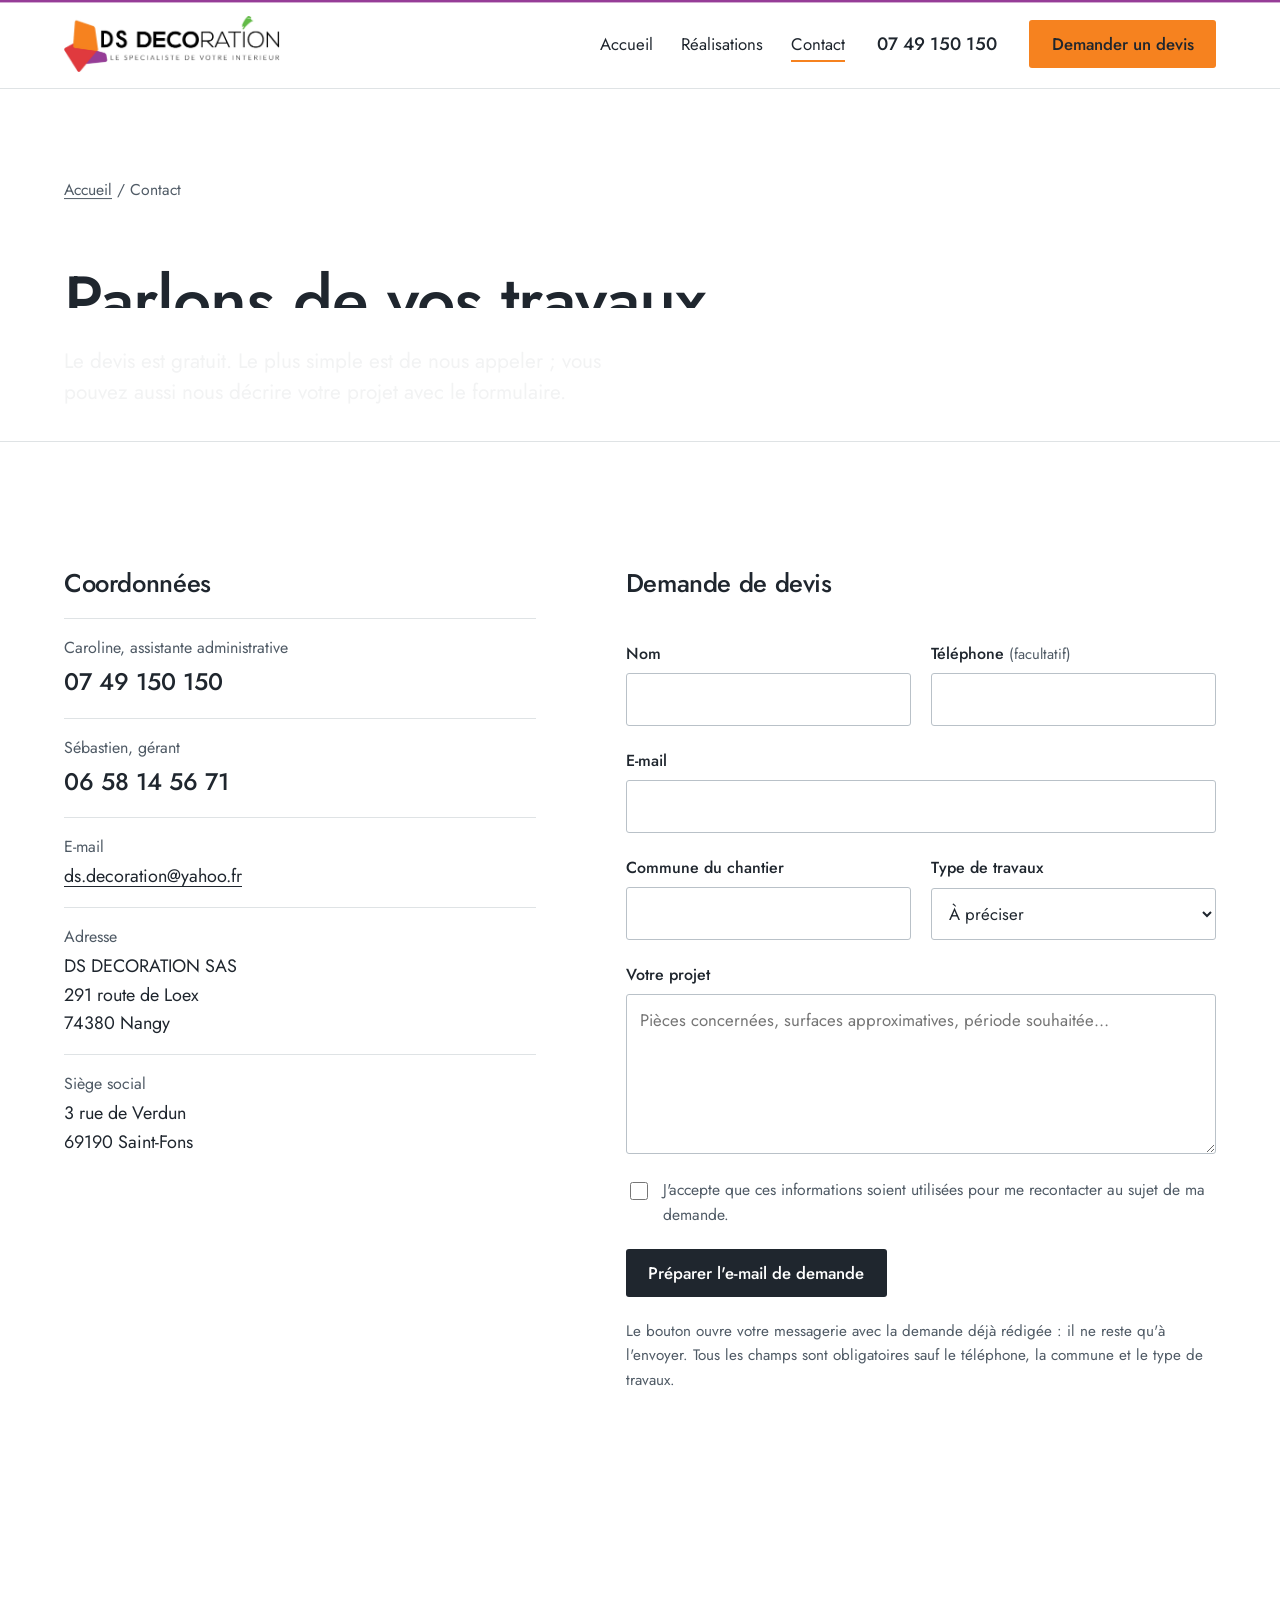
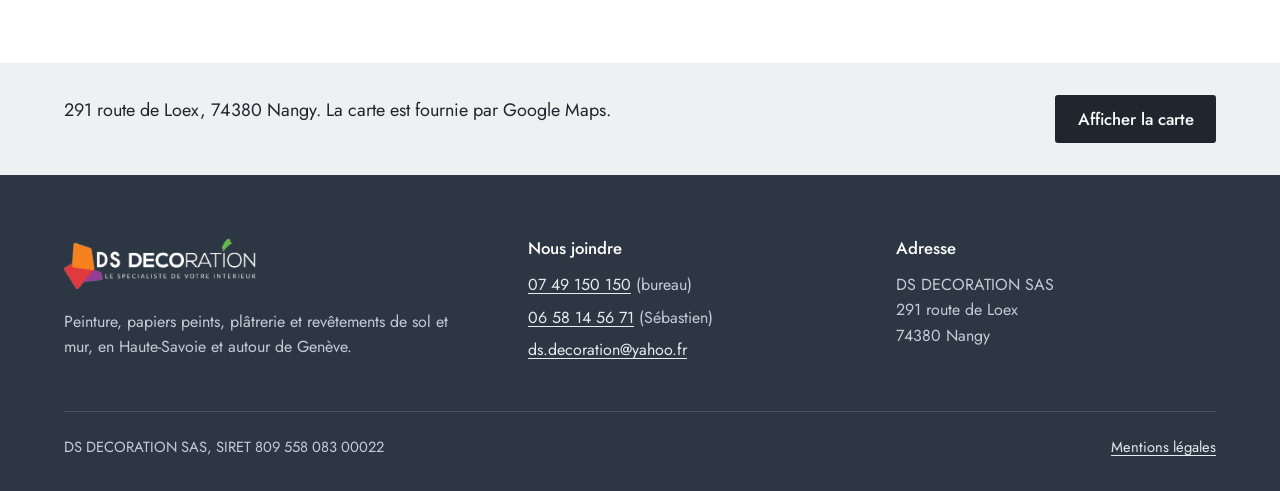
==== commit c95e5622: "Ajoute les animations et transitions (GSAP, Lenis) - Rideau de transition entre les pages aux couleu" ====
--- a/contact/index.html
+++ b/contact/index.html
@@ -17,7 +17,14 @@
   <link rel="icon" type="image/png" href="../favicon.png">
   <link rel="apple-touch-icon" href="../assets/img/apple-touch-icon.png">
   <link rel="preload" href="../assets/fonts/jost-latin.woff2" as="font" type="font/woff2" crossorigin>
+  <link rel="stylesheet" href="../assets/js/vendor/lenis.css">
   <link rel="stylesheet" href="../assets/css/style.css">
+  <script>
+    if (!window.matchMedia('(prefers-reduced-motion: reduce)').matches) {
+      document.documentElement.classList.add('motion');
+      setTimeout(function () { if (!window.__motion) document.documentElement.classList.remove('motion'); }, 4000);
+    }
+  </script>
   <script type="application/ld+json">
   {
     "@context": "https://schema.org",
@@ -40,8 +47,14 @@
   }
   </script>
 </head>
-<body>
+<body data-page="Contact">
   <a class="skip" href="#contenu">Aller au contenu</a>
+
+  <div class="curtain" aria-hidden="true">
+    <span class="curtain-layer c-purple"></span>
+    <span class="curtain-layer c-red"></span>
+    <span class="curtain-layer c-orange"><span class="curtain-label">Contact</span></span>
+  </div>
 
   <header class="site-header">
     <div class="wrap">
@@ -63,7 +76,7 @@
     <header class="page-head">
       <div class="wrap">
         <p class="crumbs"><a href="../">Accueil</a> / Contact</p>
-        <h1>Parlons de vos travaux</h1>
+        <h1 data-split>Parlons de vos travaux</h1>
         <p class="intro">Le devis est gratuit. Le plus simple est de nous appeler ; vous pouvez aussi nous décrire votre projet avec le formulaire.</p>
       </div>
     </header>
@@ -184,6 +197,14 @@
     <a href="../contact/">Demander un devis</a>
   </nav>
 
+  <div class="cursor" aria-hidden="true"><span>Agrandir</span></div>
+
+  <script src="../assets/js/vendor/gsap.min.js" defer></script>
+  <script src="../assets/js/vendor/ScrollTrigger.min.js" defer></script>
+  <script src="../assets/js/vendor/SplitText.min.js" defer></script>
+  <script src="../assets/js/vendor/CustomEase.min.js" defer></script>
+  <script src="../assets/js/vendor/lenis.min.js" defer></script>
   <script src="../assets/js/main.js" defer></script>
+  <script src="../assets/js/motion.js" defer></script>
 </body>
 </html>
--- a/assets/js/vendor/lenis.css
+++ b/assets/js/vendor/lenis.css
@@ -0,0 +1,26 @@
+html.lenis,
+html.lenis body {
+  height: auto;
+}
+
+.lenis:not(.lenis-autoToggle).lenis-stopped {
+  overflow: clip;
+}
+
+.lenis [data-lenis-prevent],
+.lenis [data-lenis-prevent-wheel],
+.lenis [data-lenis-prevent-touch],
+.lenis [data-lenis-prevent-vertical],
+.lenis [data-lenis-prevent-horizontal] {
+  overscroll-behavior: contain;
+}
+
+.lenis.lenis-smooth iframe {
+  pointer-events: none;
+}
+
+.lenis.lenis-autoToggle {
+  transition-property: overflow;
+  transition-duration: 1ms;
+  transition-behavior: allow-discrete;
+}
--- a/assets/css/style.css
+++ b/assets/css/style.css
@@ -88,16 +88,29 @@
   text-decoration: none;
   cursor: pointer;
 }
+.btn { position: relative; overflow: hidden; isolation: isolate; transition: color .45s cubic-bezier(.7, 0, .2, 1); }
+.btn::before {
+  content: ""; position: absolute; inset: 0; z-index: -1; border-radius: inherit;
+  transform: translateY(101%); transition: transform .45s cubic-bezier(.7, 0, .2, 1);
+}
+.btn:hover::before { transform: none; }
 .btn-orange { background: var(--orange); color: var(--ink); }
-.btn-orange:hover { background: var(--orange-dark); color: var(--white); }
+.btn-orange::before { background: var(--ink); }
+.btn-orange:hover { color: var(--white); }
 .btn-ink { background: var(--ink); color: var(--white); }
-.btn-ink:hover { background: var(--slate); }
+.btn-ink::before { background: var(--orange); }
+.btn-ink:hover { color: var(--ink); }
 .btn-light { background: var(--white); color: var(--ink); }
-.btn-light:hover { background: var(--plaster); }
-.link-strong { font-weight: 500; text-decoration: underline; text-decoration-color: var(--orange); text-decoration-thickness: 2px; }
+.btn-light::before { background: var(--orange); }
+.link-strong {
+  font-weight: 500; text-decoration: none; padding-bottom: 2px;
+  background: linear-gradient(var(--orange), var(--orange)) left bottom / 100% 2px no-repeat;
+  transition: background-size .45s cubic-bezier(.7, 0, .2, 1);
+}
+.link-strong:hover { background-size: 0 2px; background-position: right bottom; }
 
 /* En-tête */
-.site-header { border-bottom: 1px solid var(--plaster-dark); background: var(--white); position: relative; z-index: 20; }
+.site-header { border-bottom: 1px solid var(--plaster-dark); background: var(--white); position: sticky; top: 0; z-index: 20; }
 .site-header .wrap { display: flex; align-items: center; gap: 2rem; min-height: 5.5rem; }
 .brand img { width: 13.5rem; }
 .menu { display: flex; align-items: center; gap: 2rem; margin-left: auto; }
@@ -122,14 +135,6 @@
 .shapes { position: absolute; z-index: -1; width: 40%; left: -13%; bottom: -17%; pointer-events: none; }
 .shapes polygon { mix-blend-mode: multiply; }
 .opening-visual figcaption { margin-top: .9rem; font-size: .95rem; color: var(--ink-soft); padding-left: 30%; }
-
-@media (prefers-reduced-motion: no-preference) {
-  .shapes polygon { animation: drop .9s cubic-bezier(.2, .7, .2, 1) both; transform-box: fill-box; transform-origin: center; }
-  .shapes .s-purple { animation-delay: .15s; }
-  .shapes .s-orange { animation-delay: .3s; }
-  .shapes .s-red { animation-delay: .45s; }
-  @keyframes drop { from { opacity: 0; transform: translateY(-30px) rotate(-8deg); } }
-}
 
 /* Sections */
 .block { padding: var(--space) 0; }
@@ -312,3 +317,66 @@
   .mobile-bar a { padding: 1.05rem .5rem; text-align: center; text-decoration: none; font-weight: 500; }
   .mobile-bar a + a { background: var(--orange); }
 }
+
+/* ---------- Animations (actives seulement si html.motion) ---------- */
+
+.curtain { position: fixed; inset: 0; z-index: 100; pointer-events: none; }
+.curtain-layer {
+  position: absolute; inset: 0; transform: scaleY(0); transform-origin: bottom;
+  display: grid; place-items: center;
+}
+.c-purple { background: var(--purple); }
+.c-red { background: var(--red); }
+.c-orange { background: var(--orange); }
+.curtain-label {
+  font-size: clamp(2.5rem, 8vw, 6.5rem); font-weight: 500; color: var(--ink);
+  letter-spacing: -.02em; opacity: 0;
+}
+.motion .curtain-layer { transform: scaleY(1); }
+.motion .curtain-label { opacity: 1; }
+
+.site-header { transition: transform .5s cubic-bezier(.7, 0, .2, 1); }
+.site-header.is-hidden { transform: translateY(-100%); }
+
+.split-line { overflow: hidden; padding-bottom: .08em; margin-bottom: -.08em; }
+
+.marquee { overflow: hidden; padding: clamp(1.5rem, 3vw, 2.5rem) 0; border-top: 1px solid var(--plaster-dark); }
+.marquee-track { display: flex; width: max-content; will-change: transform; }
+.marquee-group { display: flex; align-items: center; flex: none; }
+.marquee-word { font-size: clamp(2.5rem, 7vw, 6rem); font-weight: 500; letter-spacing: -.02em; line-height: 1; white-space: nowrap; padding: 0 .35em; }
+.marquee-word:nth-child(4n+3) { color: transparent; -webkit-text-stroke: 1.5px var(--ink); }
+.marquee-sep svg { width: clamp(1.6rem, 3.5vw, 3rem); height: auto; }
+
+.steps-line { position: relative; height: 2px; background: var(--plaster-dark); margin-bottom: 2.5rem; }
+.steps-line span { position: absolute; inset: 0; background: var(--orange); transform-origin: left; transform: scaleX(0); }
+.no-motion .steps-line span, html:not(.motion) .steps-line span { transform: none; }
+
+.callout { position: relative; overflow: hidden; }
+.callout .wrap { position: relative; }
+.callout-shapes { position: absolute; width: clamp(16rem, 34vw, 30rem); right: -4%; top: 50%; translate: 0 -50%; opacity: .9; pointer-events: none; }
+.callout-shapes polygon { mix-blend-mode: multiply; }
+
+.img-reveal { overflow: hidden; border-radius: 2px; }
+.img-reveal img { border-radius: 0; }
+
+.cursor {
+  position: fixed; left: 0; top: 0; z-index: 60; pointer-events: none;
+  width: 6.5rem; height: 6.5rem; margin: -3.25rem 0 0 -3.25rem; border-radius: 50%;
+  background: var(--orange); color: var(--ink); display: grid; place-items: center;
+  font-size: .95rem; font-weight: 500; transform: scale(0);
+}
+@media (hover: none) { .cursor { display: none; } }
+.motion .shot button { cursor: none; }
+
+@media (max-width: 960px) {
+  .steps-line { display: none; }
+  .callout-shapes { opacity: .35; right: -20%; }
+}
+@media (prefers-reduced-motion: reduce) {
+  .btn, .btn::before, .link-strong, .site-header { transition: none; }
+  .cursor { display: none; }
+}
+.opening-visual picture, .trade picture, .work picture { display: block; overflow: hidden; border-radius: 2px; }
+.trade picture img, .work picture img { margin-bottom: 0; }
+.trade picture { margin-bottom: 1.4rem; }
+.shot button { overflow: hidden; border-radius: 2px; }
